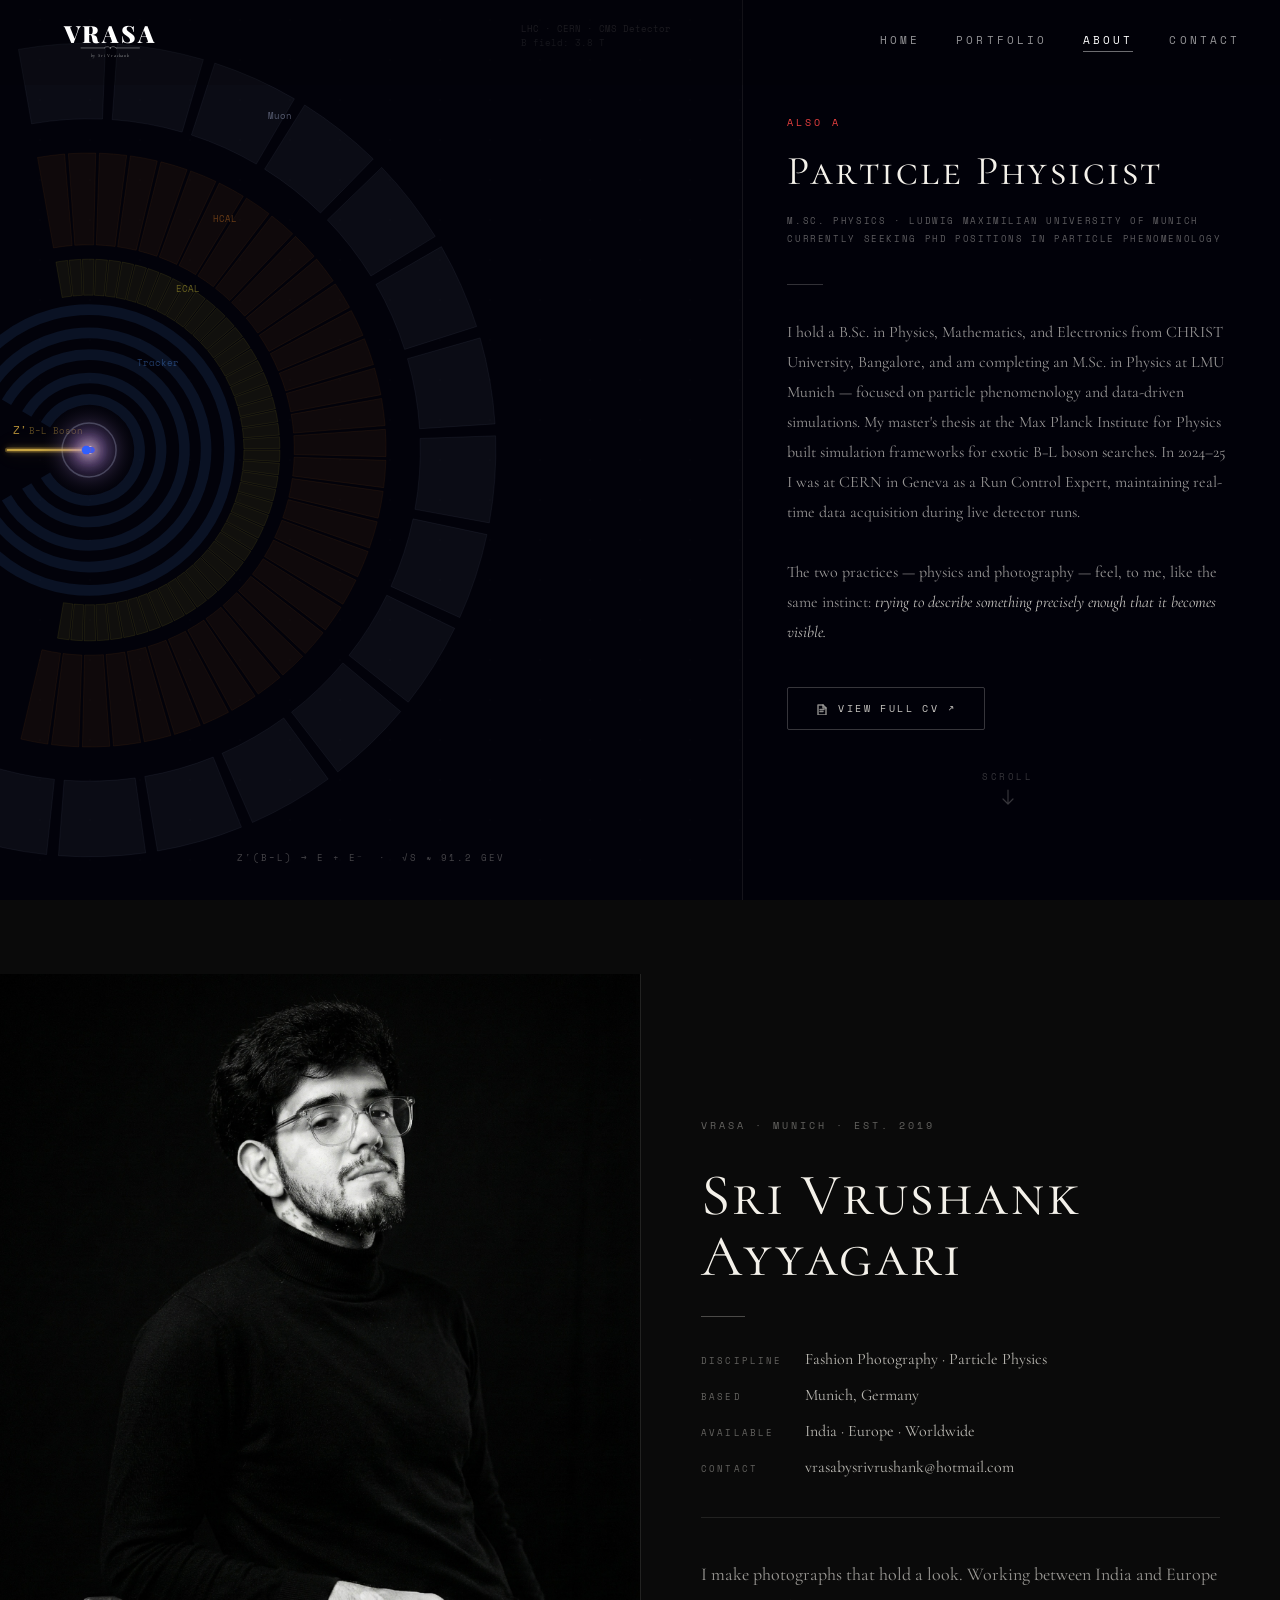
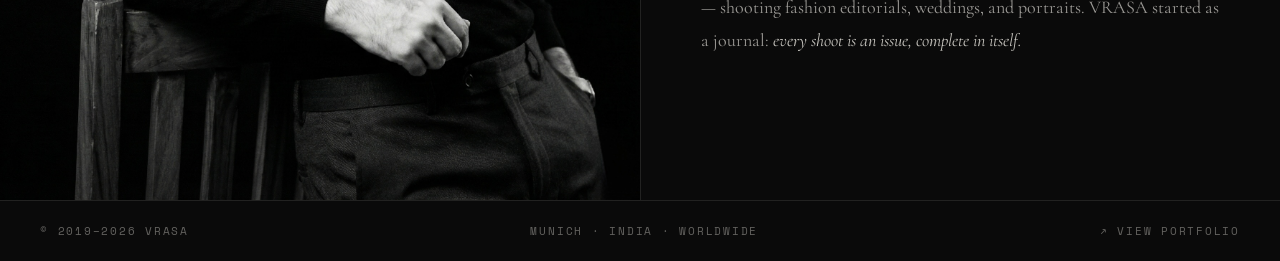
==== about.html @ 4a909add "Initial commit — VRASA portfolio" ====
<!DOCTYPE html>
<html lang="en">
<head>
  <meta charset="UTF-8" />
  <meta name="viewport" content="width=device-width, initial-scale=1.0" />
  <title>About — VRASA by Sri Vrushank</title>
  <meta name="description" content="Sri Vrushank — fashion photographer and particle physicist. Munich, Germany." />
  <link rel="preconnect" href="https://fonts.googleapis.com">
  <link rel="preconnect" href="https://fonts.gstatic.com" crossorigin>
  <link href="https://fonts.googleapis.com/css2?family=Cormorant+Garamond:ital,wght@0,300;0,400;0,500;1,300;1,400;1,500&family=Cormorant+SC:wght@300;400;500&family=Space+Mono:ital,wght@0,400;1,400&family=Playfair+Display:wght@700;900&display=swap" rel="stylesheet">
  <link rel="stylesheet" href="assets/css/vrasa.css">
  <style>
  *, *::before, *::after { box-sizing: border-box; margin: 0; padding: 0; }
  :root {
    --bg: #0A0A0A; --fg: #f4f1ea;
    --red: #e84040;
    --muted: rgba(244,241,234,.38);
    --border: rgba(244,241,234,.1);
    --mono: 'Space Mono', monospace;
    --serif: 'Cormorant Garamond', serif;
    --sc: 'Cormorant SC', serif;
  }
  html { scroll-behavior: smooth; }
  body { background: var(--bg); color: var(--fg); font-family: var(--serif); overflow-x: hidden; }
  a { color: inherit; text-decoration: none; }

  /* ══ SECTION 0: PARTICLE HERO ══ */
  .decay-hero {
    position: relative;
    width: 100%;
    height: 100vh;
    overflow: hidden;
    background: #02020a;
    display: flex;
  }
  /* Canvas occupies left ~58% */
  .decay-hero__canvas-wrap {
    position: relative;
    flex: 0 0 58%;
    height: 100%;
    overflow: hidden;
  }
  #decay-canvas {
    position: absolute;
    inset: 0;
    width: 100%;
    height: 100%;
    display: block;
  }
  .decay-hero__eq-badge {
    position: absolute;
    bottom: 36px;
    left: 50%;
    transform: translateX(-50%);
    font-family: var(--mono); font-size: 9px; letter-spacing: .22em; text-transform: uppercase;
    color: rgba(244,241,234,.28);
    white-space: nowrap;
    pointer-events: none;
  }
  /* Physics panel — right 42% */
  .decay-hero__panel {
    flex: 0 0 42%;
    height: 100%;
    display: flex;
    flex-direction: column;
    justify-content: center;
    padding: 80px 52px 60px 44px;
    border-left: 1px solid rgba(244,241,234,.08);
    background: rgba(2,2,10,.72);
    backdrop-filter: blur(12px);
    -webkit-backdrop-filter: blur(12px);
    overflow-y: auto;
  }
  .decay-hero__scroll {
    position: absolute;
    bottom: 36px;
    right: 52px;
    display: flex; flex-direction: column; align-items: center; gap: 6px;
    font-family: var(--mono); font-size: 9px; letter-spacing: .28em; text-transform: uppercase;
    color: rgba(244,241,234,.22);
  }
  .decay-hero__scroll svg { animation: bounce 1.8s ease-in-out infinite; }
  @keyframes bounce { 0%,100%{transform:translateY(0)} 50%{transform:translateY(5px)} }

  @media (max-width: 900px) {
    .decay-hero { flex-direction: column; height: auto; min-height: 100vh; }
    .decay-hero__canvas-wrap { flex: none; width: 100%; height: 56vw; min-height: 280px; }
    .decay-hero__panel { flex: none; width: 100%; height: auto; border-left: none; border-top: 1px solid rgba(244,241,234,.08); padding: 48px 28px 52px; }
    .decay-hero__scroll { display: none; }
  }

  /* ══ SECTION 1: PROFILE ══ */
  .about-profile {
    display: grid;
    grid-template-columns: 50% 50%;
    min-height: 100vh;
    padding-top: 74px;
  }
  .profile-photo {
    position: sticky;
    top: 74px;
    height: calc(100vh - 74px);
    overflow: hidden;
    background: #0d0d0d;
  }
  .profile-photo img {
    width: 100%; height: 100%;
    object-fit: cover;
    object-position: 50% 18%;
    display: block;
  }
  .profile-text {
    display: flex;
    flex-direction: column;
    justify-content: center;
    padding: 72px 60px;
    border-left: 1px solid var(--border);
  }
  .profile-eyebrow {
    font-family: var(--mono); font-size: 10px; letter-spacing: .3em; text-transform: uppercase;
    color: var(--muted); margin-bottom: 32px; display: block;
  }
  .profile-name {
    font-family: var(--sc); font-size: clamp(38px, 4.6vw, 64px);
    font-weight: 400; letter-spacing: .04em; line-height: 1.05;
    margin-bottom: 28px;
  }
  .profile-rule { width: 44px; height: 1px; background: rgba(244,241,234,.28); margin-bottom: 32px; }
  .profile-facts {
    display: flex; flex-direction: column; gap: 16px;
    margin-bottom: 40px; padding-bottom: 40px;
    border-bottom: 1px solid var(--border);
  }
  .fact { display: flex; align-items: baseline; gap: 18px; }
  .fact__label {
    font-family: var(--mono); font-size: 9px; letter-spacing: .24em; text-transform: uppercase;
    color: var(--muted); width: 86px; flex-shrink: 0;
  }
  .fact__value { font-family: var(--serif); font-size: 16px; color: rgba(244,241,234,.75); }
  .profile-bio {
    font-family: var(--serif); font-size: 18px; line-height: 1.82;
    color: rgba(244,241,234,.62);
  }
  .profile-bio em { font-style: italic; color: rgba(244,241,234,.8); }

  /* ══ PHYSICS PANEL (inside hero right half) ══ */
  .physics-eyebrow {
    font-family: var(--mono); font-size: 10px; letter-spacing: .3em; text-transform: uppercase;
    color: var(--red); margin-bottom: 16px; display: block;
  }
  .physics-title {
    font-family: var(--sc); font-size: clamp(28px, 3.2vw, 48px);
    font-weight: 400; letter-spacing: .06em;
    margin-bottom: 16px;
  }
  .physics-sub {
    font-family: var(--mono); font-size: 9px; letter-spacing: .18em; text-transform: uppercase;
    color: var(--muted); line-height: 2; margin-bottom: 36px;
  }
  .physics-rule { width: 36px; height: 1px; background: rgba(244,241,234,.2); margin-bottom: 32px; }
  .physics-bio {
    font-family: var(--serif); font-size: 16px; line-height: 1.88;
    color: rgba(244,241,234,.62);
    margin-bottom: 40px;
  }
  .physics-bio em { font-style: italic; color: rgba(244,241,234,.8); }
  .cv-btn {
    display: inline-flex; align-items: center; gap: 10px;
    font-family: var(--mono); font-size: 10px; letter-spacing: .24em; text-transform: uppercase;
    color: rgba(244,241,234,.82);
    padding: 13px 28px;
    border: 1px solid rgba(244,241,234,.22);
    border-radius: 2px; text-decoration: none;
    transition: color .22s, border-color .22s, background .22s;
    align-self: flex-start;
  }
  .cv-btn:hover { color: var(--fg); border-color: rgba(244,241,234,.5); background: rgba(244,241,234,.05); }
  .cv-btn svg { width: 12px; height: 12px; opacity: .68; flex-shrink: 0; }

  /* ── FOOTER ── */
  .footer {
    padding: 22px 40px; border-top: 1px solid var(--border);
    display: flex; justify-content: space-between;
    font-family: var(--mono); font-size: 11px; letter-spacing: .16em; text-transform: uppercase;
    color: var(--muted);
  }
  .footer a:hover { color: var(--fg); }

  /* ── RESPONSIVE ── */
  @media (max-width: 900px) {
    .about-profile { grid-template-columns: 1fr; }
    .profile-photo { position: relative; top: 0; height: 72vw; }
    .profile-text { padding: 48px 28px; border-left: none; border-top: 1px solid var(--border); }
    .footer { padding: 18px 24px; font-size: 10px; flex-wrap: wrap; gap: 12px; }
  }
  </style>
</head>
<body>

<nav class="site-nav" id="site-nav" role="navigation" aria-label="Main navigation">
  <a href="index.html" class="site-nav__logo" aria-label="VRASA — Home"><svg viewBox="0 0 520 148" xmlns="http://www.w3.org/2000/svg" aria-hidden="true" style="height:40px;width:auto;color:inherit;display:block;"><text x="260" y="78" text-anchor="middle" font-family="'Playfair Display','Cormorant SC',serif" font-weight="900" font-size="88" letter-spacing="10" fill="currentColor">VRASA</text><g transform="translate(260,96)" stroke-linecap="round" fill="none" stroke="currentColor" stroke-width="1.2"><line x1="-108" y1="0" x2="-22" y2="0"/><line x1="22" y1="0" x2="108" y2="0"/><path d="M -22 0 C -16 -6,-8 -6,-4 -3"/><path d="M 22 0 C 16 -6,8 -6,4 -3"/></g><circle cx="260" cy="96" r="2.2" fill="currentColor"/><text x="260" y="130" text-anchor="middle" font-family="'Cormorant Garamond','Cormorant',Georgia,serif" font-style="italic" font-weight="400" font-size="17" letter-spacing="3" fill="currentColor" opacity="0.72">by Sri Vrashank</text></svg></a>
  <div class="site-nav__links">
    <a href="index.html">Home</a>
    <a href="archive.html">Portfolio</a>
    <a href="about.html" class="is-active">About</a>
    <a href="contact.html">Contact</a>
  </div>
</nav>
<div class="page-veil" id="page-veil" aria-hidden="true"></div>

<!-- ══ SECTION 0: PARTICLE HERO ══ -->
<section class="decay-hero" aria-label="Particle decay animation">

  <!-- Left: canvas -->
  <div class="decay-hero__canvas-wrap">
    <canvas id="decay-canvas" aria-hidden="true"></canvas>
    <p class="decay-hero__eq-badge">Z&prime;(B&minus;L) &rarr; e&thinsp;&thinsp;+&thinsp;&thinsp;e&#8315; &ensp;&middot;&ensp; &radic;s &asymp; 91.2 GeV</p>
  </div>

  <!-- Right: physics panel -->
  <div class="decay-hero__panel">
    <span class="physics-eyebrow">Also a</span>
    <h2 class="physics-title">Particle Physicist</h2>
    <p class="physics-sub">
      M.Sc. Physics · Ludwig Maximilian University of Munich<br>
      Currently seeking PhD positions in particle phenomenology
    </p>
    <div class="physics-rule"></div>
    <div class="physics-bio">
      <p>
        I hold a B.Sc. in Physics, Mathematics, and Electronics from CHRIST University,
        Bangalore, and am completing an M.Sc. in Physics at LMU Munich — focused on
        particle phenomenology and data-driven simulations. My master's thesis at the
        Max Planck Institute for Physics built simulation frameworks for exotic B&minus;L boson
        searches. In 2024&ndash;25 I was at CERN in Geneva as a Run Control Expert, maintaining
        real-time data acquisition during live detector runs.
        <br><br>
        The two practices — physics and photography — feel, to me, like the same instinct:
        <em>trying to describe something precisely enough that it becomes visible.</em>
      </p>
    </div>
    <a class="cv-btn" href="CV_Sri_Vrushank_PhD.pdf" target="_blank" rel="noopener">
      <svg viewBox="0 0 12 12" fill="none" stroke="currentColor" stroke-width="1.5" xmlns="http://www.w3.org/2000/svg">
        <path d="M2 2h5l3 3v7H2V2z" stroke-linecap="round" stroke-linejoin="round"/>
        <path d="M7 2v3h3" stroke-linecap="round" stroke-linejoin="round"/>
        <path d="M4 6.5h4M4 8.5h3" stroke-linecap="round"/>
      </svg>
      View Full CV ↗
    </a>

    <!-- Scroll hint -->
    <div class="decay-hero__scroll" style="position:relative;bottom:auto;right:auto;margin-top:40px;align-self:center;">
      <span>Scroll</span>
      <svg width="12" height="16" viewBox="0 0 12 16" fill="none" stroke="currentColor" stroke-width="1.2" xmlns="http://www.w3.org/2000/svg"><path d="M6 1v13M1 10l5 5 5-5" stroke-linecap="round" stroke-linejoin="round"/></svg>
    </div>
  </div>

</section>

<!-- ══ SECTION 1: PROFILE ══ -->
<section class="about-profile">
  <div class="profile-photo">
    <img src="me_about.jpg" alt="Sri Vrushank Ayyagari">
  </div>
  <div class="profile-text">
    <span class="profile-eyebrow">VRASA · Munich · Est. 2019</span>
    <h1 class="profile-name">Sri Vrushank<br>Ayyagari</h1>
    <div class="profile-rule"></div>
    <div class="profile-facts">
      <div class="fact">
        <span class="fact__label">Discipline</span>
        <span class="fact__value">Fashion Photography · Particle Physics</span>
      </div>
      <div class="fact">
        <span class="fact__label">Based</span>
        <span class="fact__value">Munich, Germany</span>
      </div>
      <div class="fact">
        <span class="fact__label">Available</span>
        <span class="fact__value">India · Europe · Worldwide</span>
      </div>
      <div class="fact">
        <span class="fact__label">Contact</span>
        <span class="fact__value">vrasabysrivrushank@hotmail.com</span>
      </div>
    </div>
    <p class="profile-bio">
      I make photographs that hold a look. Working between India and Europe —
      shooting fashion editorials, weddings, and portraits. VRASA started as a journal:
      <em>every shoot is an issue, complete in itself.</em>
    </p>
  </div>
</section>


<footer class="footer">
  <span>© 2019–2026 VRASA</span>
  <span>Munich · India · Worldwide</span>
  <a href="archive.html">↗ View Portfolio</a>
</footer>

<!-- ══ PARTICLE DECAY / LHC DETECTOR ANIMATION ══ -->
<script>
(function () {
'use strict';

const canvas = document.getElementById('decay-canvas');
const ctx    = canvas.getContext('2d');
let dpr = window.devicePixelRatio || 1;
let W, H, vx, vy, R; // R = bending radius

/* ── Detector layer definitions (radii as fractions of H) ── */
const PIPE_R  = 0.030;
const DEG = Math.PI / 180;

const TRACKER_RINGS = [
  { r_in: 0.042, r_out: 0.056 },
  { r_in: 0.066, r_out: 0.080 },
  { r_in: 0.092, r_out: 0.106 },
  { r_in: 0.116, r_out: 0.130 },
  { r_in: 0.142, r_out: 0.156 },
];

const CELL_LAYERS = [
  {
    name: 'ECAL', r_in: 0.172, r_out: 0.212, dphiDeg: 4,
    bgColor: 'rgba(210,195,55,.07)', strokeColor: 'rgba(210,195,55,.16)',
    hitPos: '#ff4820', hitNeg: '#2050ff', labelColor: '#c8b838'
  },
  {
    name: 'HCAL', r_in: 0.228, r_out: 0.330, dphiDeg: 6,
    bgColor: 'rgba(210,120,35,.06)', strokeColor: 'rgba(210,120,35,.13)',
    hitPos: '#ff6820', hitNeg: '#2060f0', labelColor: '#c87830'
  },
  {
    name: 'Muon', r_in: 0.368, r_out: 0.452, dphiDeg: 14,
    bgColor: 'rgba(180,190,225,.05)', strokeColor: 'rgba(180,190,225,.11)',
    hitPos: '#ffaa80', hitNeg: '#80aaff', labelColor: '#a0b0d0'
  },
];

/* ── Hit state (persistent across frames) ── */
let hitState = { pos: {}, neg: {} }; // key = layerIndex, value = phi_hit (radians, angle from +x)
let animPhase = 0; // 0=pre-boot 1=incoming 2=flash 3=decay 4=hold
let animStart = null;
const LOOP = 11.0; // total loop duration in seconds
// Timing (seconds within each loop)
const T_IN_START  = 0.0;
const T_IN_END    = 1.5;
const T_FLASH_MID = 1.7;
const T_DECAY_END = 4.5;
const T_HOLD_END  = LOOP;

/* ── Resize ── */
function resize() {
  const rect = canvas.getBoundingClientRect();
  W = rect.width;  H = rect.height;
  canvas.width  = Math.round(W * dpr);
  canvas.height = Math.round(H * dpr);
  ctx.setTransform(dpr, 0, 0, dpr, 0, 0);
  vx = W * 0.12;        // vertex x — near left edge of canvas
  vy = H * 0.50;        // vertex y — vertical center
  R  = H * 1.35;        // bending radius
}
window.addEventListener('resize', () => { resize(); });
// Defer first resize until canvas has layout dimensions
requestAnimationFrame(resize);

/* ── Helpers ── */
function ease(t) { return t < 0.5 ? 2*t*t : -1+(4-2*t)*t; }
function clamp(v, lo, hi) { return v < lo ? lo : v > hi ? hi : v; }

// Distance from vertex along the curved track (θ parameter)
// d = 2R * sin(θ/2)  →  θ = 2*arcsin(d/(2R))
function thetaForRadius(r) { return 2 * Math.asin(clamp(r / (2*R), 0, 1)); }

// Hit angle from vertex at detector radius r (signed: positive = e⁻/down, negative = e⁺/up)
// x_hit = vx + r*sqrt(1-(r/(2R))²)
// y_offset = ±r²/(2R)  [+ for e⁻, - for e⁺]
function hitAngle(r, sign) {
  const yOff = sign * (r*r) / (2*R);
  const xOff = r * Math.sqrt(Math.max(0, 1 - Math.pow(r/(2*R), 2)));
  return Math.atan2(yOff, xOff);
}

// Track position at θ (screen coords: y positive downward)
// e⁺ curves UP (y decreases), center at (vx, vy - R)
// e⁻ curves DOWN (y increases), center at (vx, vy + R)
function trackPos(theta, sign) {
  // sign: -1 for e⁺ (up), +1 for e⁻ (down)
  const cx = vx, cy = vy + sign * R;
  const startAngle = (sign < 0) ? Math.PI/2 : -Math.PI/2;
  const angle = startAngle - sign * theta;
  return { x: cx + R * Math.cos(angle), y: cy + R * Math.sin(angle) };
}

/* ── Draw detector cell (arc band) ── */
function drawCell(r_in, r_out, phi1, phi2, fill, stroke) {
  ctx.beginPath();
  ctx.arc(vx, vy, r_out, phi1, phi2, false);
  ctx.arc(vx, vy, r_in,  phi2, phi1, true);
  ctx.closePath();
  if (fill)   { ctx.fillStyle   = fill;   ctx.fill();   }
  if (stroke) { ctx.strokeStyle = stroke; ctx.lineWidth = 0.6; ctx.stroke(); }
}

/* ── Draw full detector background ── */
function drawDetector() {
  // Grid of faint dots
  ctx.fillStyle = 'rgba(244,241,234,0.03)';
  for (let gx = 40; gx < W; gx += 50)
    for (let gy = 20; gy < H; gy += 40) {
      ctx.beginPath(); ctx.arc(gx, gy, 0.8, 0, Math.PI*2); ctx.fill();
    }

  // Beam pipe
  ctx.beginPath();
  ctx.arc(vx, vy, H * PIPE_R, -Math.PI, Math.PI);
  ctx.strokeStyle = 'rgba(200,220,240,0.28)';
  ctx.lineWidth   = 1.5;
  ctx.stroke();

  // Tracker rings
  TRACKER_RINGS.forEach(({ r_in, r_out }) => {
    // Draw the ring arc (only right half ±150° for visual)
    const a0 = -150*DEG, a1 = 150*DEG;
    ctx.beginPath();
    ctx.arc(vx, vy, H * r_out, a0, a1);
    ctx.strokeStyle = 'rgba(70,130,220,0.12)';
    ctx.lineWidth   = H * (r_out - r_in) * 0.85;
    ctx.stroke();
  });

  // Segmented ECAL / HCAL / Muon cells
  const PHI_MAX = 100 * DEG; // draw cells over ±100°
  CELL_LAYERS.forEach((layer) => {
    const r_in  = H * layer.r_in;
    const r_out = H * layer.r_out;
    const dphi  = layer.dphiDeg * DEG;
    for (let phi = -PHI_MAX; phi < PHI_MAX; phi += dphi) {
      drawCell(r_in, r_out, phi, phi + dphi * 0.88, layer.bgColor, layer.strokeColor);
    }
  });
}

/* ── Draw hit cells for a given layer and angle ── */
function drawHitCell(layerIdx, phiHit, isPos, alpha) {
  const layer  = CELL_LAYERS[layerIdx];
  const r_in   = H * layer.r_in;
  const r_out  = H * layer.r_out;
  const dphi   = layer.dphiDeg * DEG;
  const cellI  = Math.floor(phiHit / dphi);
  const phi0   = cellI * dphi;
  const col    = isPos ? layer.hitPos : layer.hitNeg;

  // Glow effect: draw multiple times
  ctx.save();
  ctx.globalAlpha = alpha;
  // Outer glow
  ctx.shadowColor = col;
  ctx.shadowBlur  = 16;
  drawCell(r_in, r_out, phi0, phi0 + dphi * 0.88, col, null);
  ctx.shadowBlur  = 0;
  ctx.restore();
}

/* ── Draw curved track arc ── */
function drawTrack(thetaMax, sign, color, alpha, blur) {
  if (thetaMax <= 0) return;
  const cly   = vy + sign * R;
  const start = (sign < 0) ?  Math.PI/2         : -Math.PI/2;
  const end   = (sign < 0) ?  Math.PI/2 - thetaMax : -Math.PI/2 + thetaMax;
  const acw   = (sign < 0); // anticlockwise for e⁺ (going up)

  ctx.save();
  ctx.globalAlpha  = alpha;
  ctx.shadowColor  = color;
  ctx.shadowBlur   = blur * 2;
  ctx.strokeStyle  = color.replace(/[\d.]+\)$/, '0.25)');
  ctx.lineWidth    = 6;
  ctx.lineCap      = 'round';
  ctx.beginPath();
  ctx.arc(vx, cly, R, start, end, acw);
  ctx.stroke();
  ctx.shadowBlur   = blur;
  ctx.strokeStyle  = color;
  ctx.lineWidth    = 1.8;
  ctx.beginPath();
  ctx.arc(vx, cly, R, start, end, acw);
  ctx.stroke();
  ctx.restore();
}

/* ── Glow dot ── */
function glowDot(x, y, r, col, blur, alpha) {
  ctx.save();
  ctx.globalAlpha  = alpha;
  ctx.shadowColor  = col; ctx.shadowBlur = blur;
  ctx.fillStyle    = col;
  ctx.beginPath(); ctx.arc(x, y, r, 0, Math.PI*2); ctx.fill();
  ctx.restore();
}

/* ── Glow line ── */
function glowLine(x1,y1,x2,y2,col,lw,blur,alpha) {
  ctx.save();
  ctx.globalAlpha  = alpha;
  ctx.shadowColor  = col; ctx.shadowBlur = blur;
  ctx.strokeStyle  = col; ctx.lineWidth  = lw; ctx.lineCap = 'round';
  ctx.beginPath(); ctx.moveTo(x1,y1); ctx.lineTo(x2,y2); ctx.stroke();
  ctx.restore();
}

/* ── Mono label ── */
function monoLabel(text, x, y, col, alpha, size) {
  size = size || 11;
  ctx.save();
  ctx.globalAlpha = alpha;
  ctx.fillStyle   = col;
  ctx.font        = size + 'px "Space Mono",monospace';
  ctx.fillText(text, x, y);
  ctx.restore();
}

/* ── LHC detector outer labels ── */
function drawLabels() {
  const labels = [
    { name: 'Tracker', r: H * 0.100, color: 'rgba(70,130,220,0.45)' },
    { name: 'ECAL',    r: H * 0.192, color: 'rgba(210,195,55,0.45)' },
    { name: 'HCAL',    r: H * 0.280, color: 'rgba(210,120,35,0.45)' },
    { name: 'Muon',    r: H * 0.410, color: 'rgba(180,190,225,0.45)' },
  ];
  const labelAngle = -62 * DEG; // upper-right direction
  labels.forEach(({ name, r, color }) => {
    const lx = vx + r * Math.cos(labelAngle) + 6;
    const ly = vy + r * Math.sin(labelAngle) - 5;
    if (lx > 10 && ly > 10 && lx < W - 10 && ly < H - 10) {
      ctx.save();
      ctx.fillStyle = color;
      ctx.font = '9px "Space Mono",monospace';
      ctx.fillText(name, lx, ly);
      ctx.restore();
    }
  });

  // CERN / LHC annotation (top-left)
  monoLabel('LHC · CERN · CMS Detector', vx + H*0.48, 32, 'rgba(244,241,234,0.13)', 1, 9);
  monoLabel('B field: 3.8 T', vx + H*0.48, 46, 'rgba(244,241,234,0.10)', 1, 9);
}

/* ── Main draw frame ── */
function draw(t) {
  // loop progress
  const lt = t % LOOP;

  // Reset hits on loop restart
  if (lt < 0.05 && t > 0.1) {
    hitState = { pos: {}, neg: {} };
  }

  ctx.clearRect(0, 0, W, H);

  // Background
  ctx.fillStyle = '#02020a';
  ctx.fillRect(0, 0, W, H);

  // Detector static structure
  drawDetector();
  drawLabels();

  /* ── Incoming Z' beam (0 → T_IN_END, persistent after) ── */
  const inP   = clamp((lt - T_IN_START) / (T_IN_END - T_IN_START), 0, 1);
  const beamX = vx * 0.15 + (vx - vx * 0.15) * ease(inP);
  const beamAlpha = lt < T_IN_END ? ease(inP) : 1.0;

  if (lt > T_IN_START) {
    // Track line
    glowLine(W * 0.01, vy, lt < T_IN_END ? beamX : vx, vy, 'rgba(212,168,64,0.40)', 5, 20, beamAlpha * 0.85);
    glowLine(W * 0.01, vy, lt < T_IN_END ? beamX : vx, vy, 'rgba(240,200,80,0.95)', 1.6, 6, beamAlpha);
    // Moving head
    if (lt < T_IN_END) {
      glowDot(beamX, vy, 5, '#f5d060', 24, beamAlpha);
    }
    // Label
    const lAlpha = clamp((lt - 0.3) / 0.5, 0, 1) * beamAlpha;
    monoLabel("Z′", W * 0.01 + 6, vy - 16, '#d4a840', lAlpha * 0.88, 11);
    monoLabel("B−L Boson", W * 0.01 + 22, vy - 16, 'rgba(212,168,64,.55)', lAlpha * 0.75, 9);
  }

  /* ── Vertex flash ── */
  if (lt > T_IN_END - 0.2 && lt < T_IN_END + 0.7) {
    const ft  = (lt - (T_IN_END - 0.2)) / 0.9;
    const fa  = ft < 0.4 ? ft / 0.4 : 1 - (ft - 0.4) / 0.6;
    ctx.save();
    ctx.globalAlpha = fa * 0.72;
    const grad = ctx.createRadialGradient(vx,vy,0, vx,vy,50*Math.min(ft*2,1));
    grad.addColorStop(0, 'rgba(255,255,255,1)');
    grad.addColorStop(0.3,'rgba(200,160,255,0.55)');
    grad.addColorStop(1, 'rgba(0,0,0,0)');
    ctx.fillStyle = grad;
    ctx.beginPath(); ctx.arc(vx,vy,50,0,Math.PI*2); ctx.fill();
    ctx.restore();
  }

  /* ── Vertex dot (permanent once decay starts) ── */
  if (lt > T_IN_END) {
    const va = clamp((lt - T_IN_END) / 0.3, 0, 1);
    glowDot(vx, vy, 4, '#ffffff', 14, va);
  }

  /* ── Decay tracks ── */
  if (lt > T_IN_END + 0.1) {
    const decayP  = clamp((lt - (T_IN_END + 0.1)) / (T_DECAY_END - T_IN_END - 0.1), 0, 1);
    // θ at current track extension
    const maxR    = H * CELL_LAYERS[2].r_out * 1.05; // just past muon
    const maxTheta = thetaForRadius(maxR);
    const theta   = maxTheta * ease(decayP);

    // Draw e⁺ (up, red, sign = -1)
    drawTrack(theta, -1, '#ff5030', 1.0, 10);
    // Draw e⁻ (down, blue, sign = +1)
    drawTrack(theta, +1, '#3060ff', 1.0, 10);

    // Track head dots
    if (decayP < 0.98) {
      const posEnd = trackPos(theta, -1);
      const negEnd = trackPos(theta, +1);
      glowDot(posEnd.x, posEnd.y, 4.5, '#ff5030', 18, 1.0);
      glowDot(negEnd.x, negEnd.y, 4.5, '#3060ff', 18, 1.0);
    }

    // Particle labels (near tips, appear after 40% travel)
    if (decayP > 0.4) {
      const la = clamp((decayP - 0.4) / 0.25, 0, 1);
      const pe = trackPos(theta * 0.82, -1);
      const ne = trackPos(theta * 0.82, +1);
      monoLabel('e⁺', pe.x + 8, pe.y - 8, '#ff7050', la * 0.92, 11);
      monoLabel('e⁻', ne.x + 8, ne.y + 18, '#5080ff', la * 0.92, 11);
    }

    // Check detector layer hits
    CELL_LAYERS.forEach((layer, i) => {
      const layerR     = H * (layer.r_in + layer.r_out) / 2;
      const thetaHit   = thetaForRadius(layerR);
      if (theta >= thetaHit) {
        // Compute hit angle
        if (hitState.pos[i] === undefined) {
          hitState.pos[i] = hitAngle(layerR, -1); // e⁺ (sign=-1 → y goes up → negative phi)
        }
        if (hitState.neg[i] === undefined) {
          hitState.neg[i] = hitAngle(layerR, +1); // e⁻ (sign=+1 → y goes down → positive phi)
        }
      }
    });
  }

  /* ── Persistent hit cells (remain lit forever once triggered) ── */
  CELL_LAYERS.forEach((layer, i) => {
    const r_in  = H * layer.r_in;
    const r_out = H * layer.r_out;
    const dphi  = layer.dphiDeg * DEG;

    if (hitState.pos[i] !== undefined) {
      // Also draw a couple of adjacent cells with diminishing alpha (shower spread)
      [-1, 0, 1].forEach(dCell => {
        const phi0 = Math.floor(hitState.pos[i] / dphi) * dphi + dCell * dphi;
        const alpha = dCell === 0 ? 1.0 : 0.35;
        ctx.save(); ctx.globalAlpha = alpha;
        ctx.shadowColor = layer.hitPos; ctx.shadowBlur = 18;
        drawCell(r_in, r_out, phi0, phi0 + dphi*0.88, layer.hitPos, null);
        ctx.restore();
      });
    }
    if (hitState.neg[i] !== undefined) {
      [-1, 0, 1].forEach(dCell => {
        const phi0 = Math.floor(hitState.neg[i] / dphi) * dphi + dCell * dphi;
        const alpha = dCell === 0 ? 1.0 : 0.35;
        ctx.save(); ctx.globalAlpha = alpha;
        ctx.shadowColor = layer.hitNeg; ctx.shadowBlur = 18;
        drawCell(r_in, r_out, phi0, phi0 + dphi*0.88, layer.hitNeg, null);
        ctx.restore();
      });
    }
  });

  /* ── Hold phase: slow pulse on tracks ── */
  if (lt > T_DECAY_END) {
    const holdT  = lt - T_DECAY_END;
    const pulse  = 0.85 + 0.15 * Math.sin(holdT * 1.4);
    const maxR   = H * CELL_LAYERS[2].r_out * 1.05;
    const maxTheta = thetaForRadius(maxR);
    drawTrack(maxTheta, -1, '#ff5030', pulse, 8);
    drawTrack(maxTheta, +1, '#3060ff', pulse, 8);
    // Track tip labels persist
    const pe = trackPos(maxTheta * 0.82, -1);
    const ne = trackPos(maxTheta * 0.82, +1);
    monoLabel('e⁺', pe.x + 8, pe.y - 8, '#ff7050', 0.88, 11);
    monoLabel('e⁻', ne.x + 8, ne.y + 18, '#5080ff', 0.88, 11);
  }

  /* ── Fade out at loop end ── */
  if (lt > LOOP - 1.2) {
    const fadeAlpha = clamp((lt - (LOOP - 1.2)) / 1.2, 0, 1);
    ctx.fillStyle = `rgba(2,2,10,${ease(fadeAlpha)})`;
    ctx.fillRect(0, 0, W, H);
  }
}

/* ── Animation loop ── */
function tick(ts) {
  if (!animStart) animStart = ts;
  draw((ts - animStart) / 1000);
  requestAnimationFrame(tick);
}
requestAnimationFrame(tick);

})();
</script>

<!-- Nav scroll + page transitions -->
<script>
!function(){
  var n=document.getElementById('site-nav'); if(!n) return;
  function u(){ n.classList.toggle('is-scrolled',window.scrollY>50); }
  window.addEventListener('scroll',u,{passive:true}); u();
}();
!function(){
  var v=document.getElementById('page-veil'); if(!v) return;
  v.style.opacity='1'; v.style.transition='none';
  requestAnimationFrame(function(){
    requestAnimationFrame(function(){
      v.style.transition='opacity .52s cubic-bezier(.4,0,.2,1)';
      v.style.opacity='0';
    });
  });
  document.querySelectorAll('a[href]').forEach(function(a){
    var h=a.getAttribute('href');
    if(!h||/^(#|https?:|mailto:|tel:|javascript)/.test(h)) return;
    a.addEventListener('click',function(e){
      if(e.metaKey||e.ctrlKey||e.shiftKey) return;
      e.preventDefault();
      v.style.transition='opacity .38s cubic-bezier(.4,0,.2,1)';
      v.style.opacity='1'; v.style.pointerEvents='all';
      setTimeout(function(){ window.location.href=h; },400);
    });
  });
}();
</script>
</body>
</html>
---- assets/css/vrasa.css ----
/* ============================================================
   VRASA — A Journal of Fashion & Portraiture
   Shared stylesheet · vrasa.css
   ============================================================ */

/* === FONTS === */
@import url('https://fonts.googleapis.com/css2?family=Cormorant+Garamond:ital,wght@0,300;0,400;0,500;0,600;1,300;1,400;1,500;1,600&family=Cormorant+SC:wght@300;400;500&family=Space+Mono:ital,wght@0,400;0,700;1,400&display=swap');

/* === TOKENS === */
:root {
  --cream:        #EDE8DF;
  --cream-dark:   #E3DDD3;
  --cream-border: rgba(0,0,0,0.1);
  --black:        #0A0A0A;
  --off-black:    #111111;
  --white:        #FFFFFF;
  --red:          #C8313A;
  --muted:        rgba(0,0,0,0.4);
  --muted-light:  rgba(255,255,255,0.4);

  --serif:  'Cormorant Garamond', Georgia, serif;
  --sc:     'Cormorant SC', Georgia, serif;
  --mono:   'Space Mono', 'Courier New', monospace;

  --nav-h:  48px;
}

/* === RESET === */
*, *::before, *::after { margin: 0; padding: 0; box-sizing: border-box; }
html { scroll-behavior: smooth; font-size: 16px; }
body { font-family: var(--serif); background: var(--cream); color: var(--black); overflow-x: hidden; -webkit-font-smoothing: antialiased; }
a { color: inherit; text-decoration: none; }
img { display: block; max-width: 100%; }
ul { list-style: none; }

/* === UTILITY === */
.u-mono     { font-family: var(--mono); }
.u-sc       { font-family: var(--sc); }
.u-upper    { text-transform: uppercase; letter-spacing: 0.15em; }
.u-italic   { font-style: italic; }
.u-muted    { color: var(--muted); }
.u-sr-only  { position: absolute; width: 1px; height: 1px; overflow: hidden; clip: rect(0,0,0,0); }

/* === ORNAMENT (VRASA logo divider) === */
.ornament {
  display: flex;
  align-items: center;
  gap: 10px;
  margin: 6px 0 4px;
}
.ornament::before,
.ornament::after {
  content: '';
  flex: 1;
  height: 1px;
  background: currentColor;
  opacity: 0.22;
  min-width: 30px;
}
.ornament span {
  font-size: 9px;
  opacity: 0.4;
  letter-spacing: 0;
}

/* === TICKER / MARQUEE === */
.ticker {
  overflow: hidden;
  white-space: nowrap;
}
.ticker__track {
  display: inline-flex;
  animation: ticker-scroll 30s linear infinite;
}
.ticker__track:hover { animation-play-state: paused; }
.ticker__segment {
  display: inline-flex;
  align-items: center;
  padding: 0 0;
  flex-shrink: 0;
}

@keyframes ticker-scroll {
  from { transform: translateX(0); }
  to   { transform: translateX(-50%); }
}

/* === GLOBAL NAV (fixed, appears after hero) === */
.g-nav {
  position: fixed;
  top: 0; left: 0; right: 0;
  z-index: 200;
  display: flex;
  justify-content: space-between;
  align-items: center;
  height: var(--nav-h);
  padding: 0 28px;
  font-family: var(--mono);
  font-size: 8px;
  letter-spacing: 0.14em;
  text-transform: uppercase;
  background: var(--cream);
  border-bottom: 1px solid var(--cream-border);
  opacity: 0;
  transform: translateY(-100%);
  transition: opacity 0.35s ease, transform 0.35s ease;
  pointer-events: none;
}
.g-nav.is-visible {
  opacity: 1;
  transform: translateY(0);
  pointer-events: auto;
}
.g-nav__brand {
  font-family: var(--sc);
  font-size: 13px;
  letter-spacing: 0.08em;
  white-space: nowrap;
}
.g-nav__brand span {
  font-family: var(--mono);
  font-size: 7.5px;
  letter-spacing: 0.12em;
  color: var(--muted);
  margin-left: 8px;
  vertical-align: middle;
}
.g-nav__links {
  display: flex;
  align-items: center;
  gap: 24px;
}
.g-nav__links a {
  transition: opacity 0.2s;
}
.g-nav__links a:hover { opacity: 0.45; }
.g-nav__links .sep {
  width: 3px; height: 3px;
  background: var(--muted);
  border-radius: 50%;
}
.g-nav__date {
  color: var(--muted);
  white-space: nowrap;
}

/* === DARK NAV (for dark pages) === */
.g-nav--dark {
  background: var(--black);
  border-bottom-color: rgba(255,255,255,0.08);
  color: rgba(255,255,255,0.7);
}
.g-nav--dark.is-visible { opacity: 1; }

/* === PAGE TRANSITIONS === */
.page-enter {
  animation: fadeIn 0.5s ease forwards;
}
@keyframes fadeIn {
  from { opacity: 0; transform: translateY(8px); }
  to   { opacity: 1; transform: translateY(0); }
}

/* === RESPONSIVE BREAKPOINTS === */
@media (max-width: 900px) {
  .g-nav__links { gap: 16px; }
}
@media (max-width: 680px) {
  .g-nav { padding: 0 16px; }
  .g-nav__date { display: none; }
  .g-nav__links { gap: 12px; }
  .g-nav__links .sep { display: none; }
}

/* ═══════════════════════════════════════════════════════
   UNIFIED SITE NAV  (replaces g-nav / .nav / arch-header__nav)
═══════════════════════════════════════════════════════ */
.site-nav {
  position: fixed;
  top: 0; left: 0; right: 0;
  z-index: 1000;
  display: flex;
  justify-content: space-between;
  align-items: center;
  padding: 22px 40px;
  background: rgba(10,10,10,.18);
  border-bottom: 1px solid transparent;
  transition: background .38s ease,
              border-color .38s ease,
              padding .38s ease,
              backdrop-filter .38s ease;
}
.site-nav.is-scrolled {
  padding: 14px 40px;
  background: rgba(10,10,10,.88);
  border-bottom-color: rgba(244,241,234,.07);
  backdrop-filter: blur(14px);
  -webkit-backdrop-filter: blur(14px);
}
.site-nav__logo {
  display: flex;
  align-items: center;
  text-decoration: none;
  color: #fff;
  flex-shrink: 0;
}
.site-nav__logo svg {
  height: 30px; width: auto;
  display: block; color: inherit;
  transition: opacity .2s;
}
.site-nav__logo:hover svg { opacity: .75; }
.site-nav__links {
  display: flex;
  gap: 36px;
  font-family: var(--mono);
  font-size: 11px;
  letter-spacing: .28em;
  text-transform: uppercase;
}
.site-nav__links a {
  color: rgba(255,255,255,.58);
  text-decoration: none;
  padding-bottom: 3px;
  border-bottom: 1px solid transparent;
  transition: color .22s, border-color .22s;
}
.site-nav__links a:hover { color: rgba(255,255,255,.9); }
.site-nav__links a.is-active {
  color: #fff;
  border-bottom-color: rgba(255,255,255,.42);
}
@media (max-width:600px) {
  .site-nav { padding: 16px 20px; }
  .site-nav.is-scrolled { padding: 12px 20px; }
  .site-nav__links { gap: 18px; font-size: 10px; letter-spacing: .18em; }
}

/* ═══════════════════════════════════════════════════════
   PAGE TRANSITION VEIL
═══════════════════════════════════════════════════════ */
.page-veil {
  position: fixed;
  inset: 0;
  background: #0A0A0A;
  z-index: 9000;
  opacity: 0;
  pointer-events: none;
  /* JS sets inline transition so it starts instant on arrival */
}
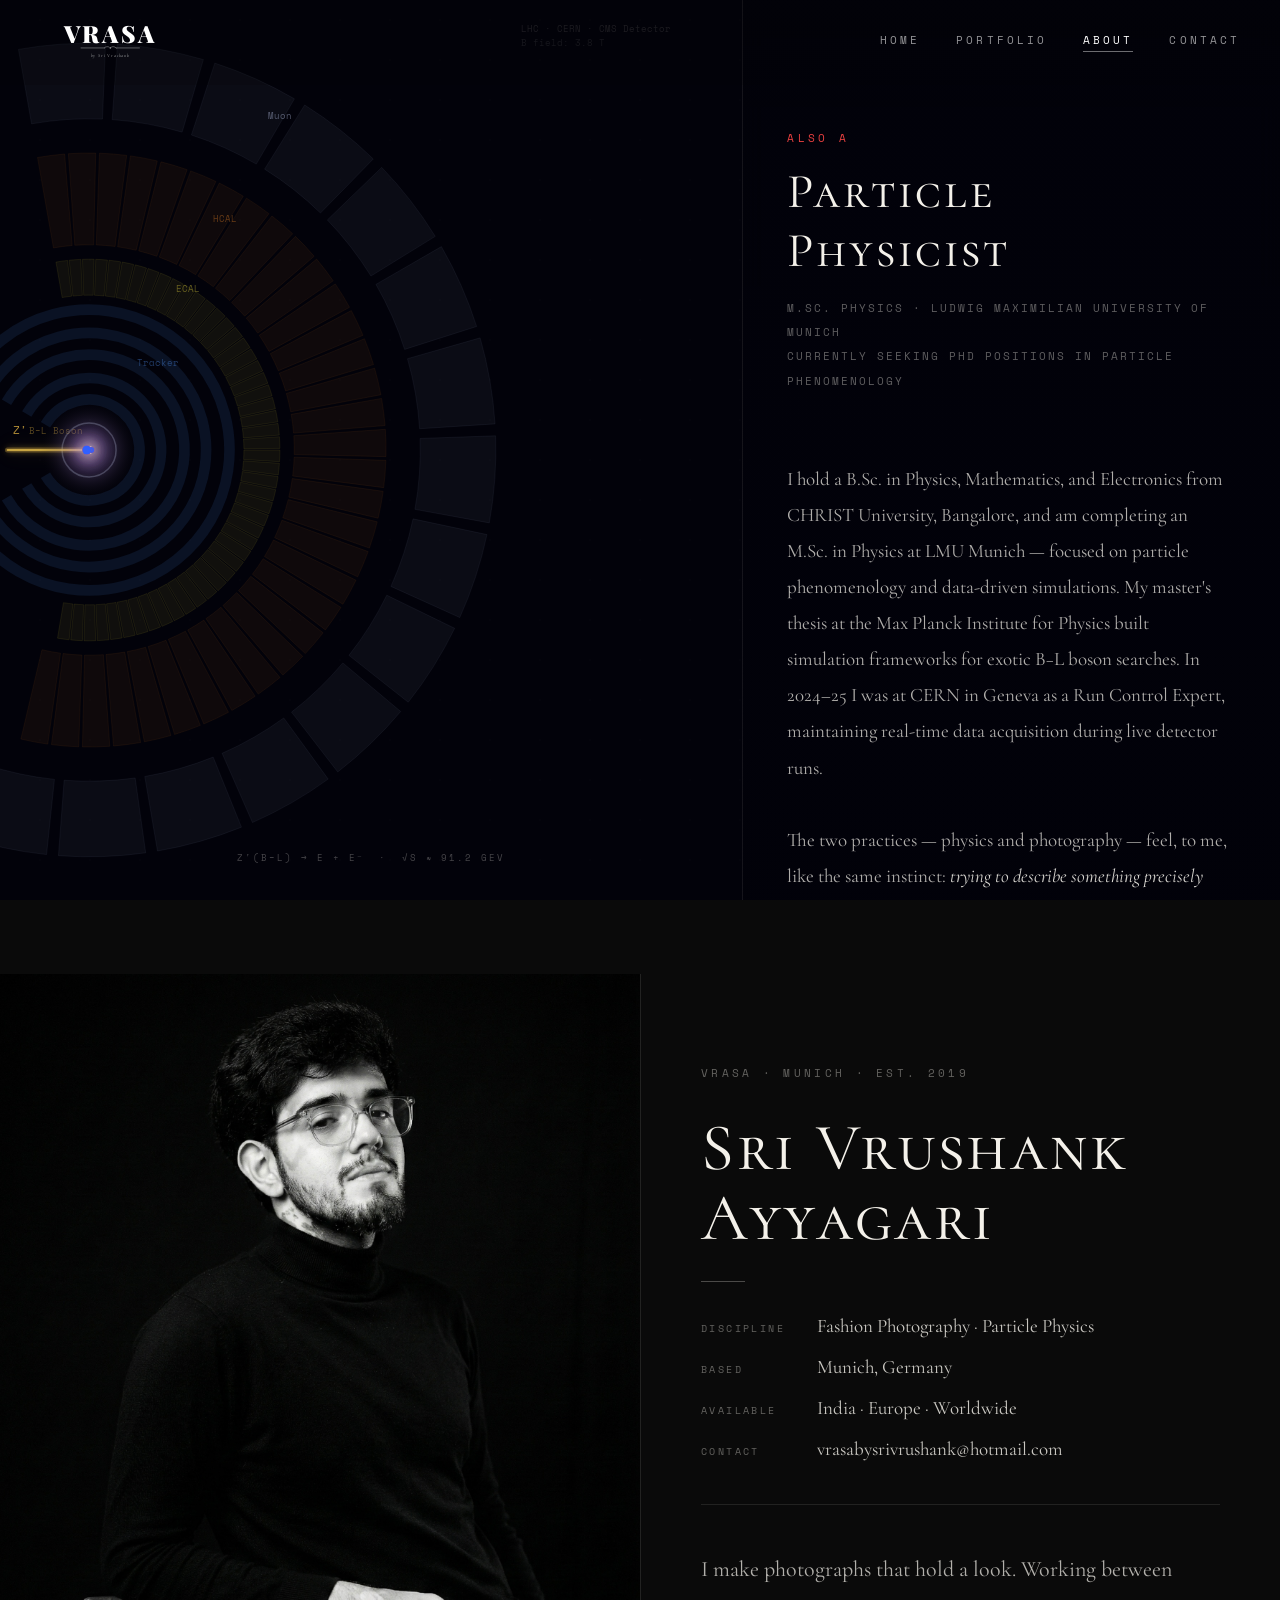
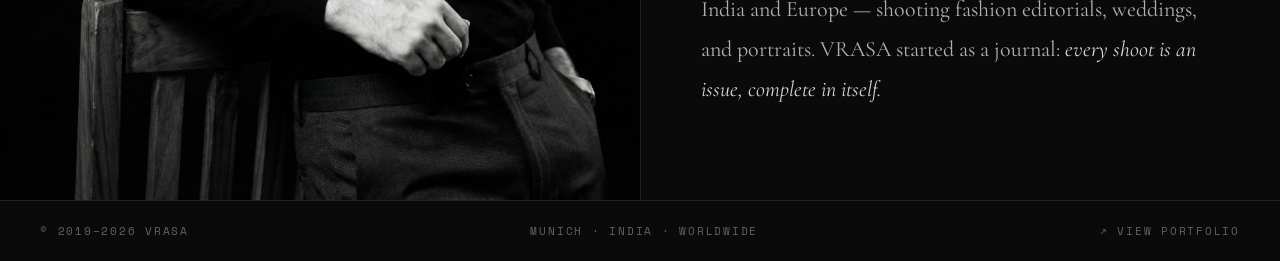
==== commit 7b87d01d: "Fix: panel padding 130px + flex-start + opaque top gradient clears nav" ====
--- a/about.html
+++ b/about.html
@@ -63,10 +63,10 @@
     height: 100%;
     display: flex;
     flex-direction: column;
-    justify-content: center;
-    padding: 80px 52px 60px 44px;
+    justify-content: flex-start;
+    padding: 130px 52px 60px 44px;
     border-left: 1px solid rgba(244,241,234,.08);
-    background: rgba(2,2,10,.72);
+    background: linear-gradient(to bottom, rgba(2,2,10,.96) 0%, rgba(2,2,10,.80) 12%, rgba(2,2,10,.72) 100%);
     backdrop-filter: blur(12px);
     -webkit-backdrop-filter: blur(12px);
     overflow-y: auto;
@@ -75,12 +75,12 @@
     position: absolute;
     bottom: 36px;
     right: 52px;
-    display: flex; flex-direction: column; align-items: center; gap: 6px;
+    display: flex; flex-direction: column; align-items: center; gap: 8px;
     font-family: var(--mono); font-size: 9px; letter-spacing: .28em; text-transform: uppercase;
-    color: rgba(244,241,234,.22);
-  }
-  .decay-hero__scroll svg { animation: bounce 1.8s ease-in-out infinite; }
-  @keyframes bounce { 0%,100%{transform:translateY(0)} 50%{transform:translateY(5px)} }
+    color: rgba(244,241,234,.72);
+  }
+  .decay-hero__scroll svg { animation: bounce 1.4s ease-in-out infinite; stroke: rgba(244,241,234,.8); }
+  @keyframes bounce { 0%,100%{transform:translateY(0); opacity:.6} 50%{transform:translateY(6px); opacity:1} }
 
   @media (max-width: 900px) {
     .decay-hero { flex-direction: column; height: auto; min-height: 100vh; }
@@ -117,53 +117,53 @@
     border-left: 1px solid var(--border);
   }
   .profile-eyebrow {
-    font-family: var(--mono); font-size: 10px; letter-spacing: .3em; text-transform: uppercase;
+    font-family: var(--mono); font-size: 11px; letter-spacing: .3em; text-transform: uppercase;
     color: var(--muted); margin-bottom: 32px; display: block;
   }
   .profile-name {
-    font-family: var(--sc); font-size: clamp(38px, 4.6vw, 64px);
+    font-family: var(--sc); font-size: clamp(44px, 5.2vw, 72px);
     font-weight: 400; letter-spacing: .04em; line-height: 1.05;
     margin-bottom: 28px;
   }
   .profile-rule { width: 44px; height: 1px; background: rgba(244,241,234,.28); margin-bottom: 32px; }
   .profile-facts {
-    display: flex; flex-direction: column; gap: 16px;
-    margin-bottom: 40px; padding-bottom: 40px;
+    display: flex; flex-direction: column; gap: 18px;
+    margin-bottom: 44px; padding-bottom: 44px;
     border-bottom: 1px solid var(--border);
   }
-  .fact { display: flex; align-items: baseline; gap: 18px; }
+  .fact { display: flex; align-items: baseline; gap: 20px; }
   .fact__label {
-    font-family: var(--mono); font-size: 9px; letter-spacing: .24em; text-transform: uppercase;
-    color: var(--muted); width: 86px; flex-shrink: 0;
-  }
-  .fact__value { font-family: var(--serif); font-size: 16px; color: rgba(244,241,234,.75); }
+    font-family: var(--mono); font-size: 10px; letter-spacing: .24em; text-transform: uppercase;
+    color: var(--muted); width: 96px; flex-shrink: 0;
+  }
+  .fact__value { font-family: var(--serif); font-size: 19px; color: rgba(244,241,234,.82); }
   .profile-bio {
-    font-family: var(--serif); font-size: 18px; line-height: 1.82;
-    color: rgba(244,241,234,.62);
-  }
-  .profile-bio em { font-style: italic; color: rgba(244,241,234,.8); }
+    font-family: var(--serif); font-size: 22px; line-height: 1.82;
+    color: rgba(244,241,234,.72);
+  }
+  .profile-bio em { font-style: italic; color: rgba(244,241,234,.88); }
 
   /* ══ PHYSICS PANEL (inside hero right half) ══ */
   .physics-eyebrow {
-    font-family: var(--mono); font-size: 10px; letter-spacing: .3em; text-transform: uppercase;
+    font-family: var(--mono); font-size: 11px; letter-spacing: .3em; text-transform: uppercase;
     color: var(--red); margin-bottom: 16px; display: block;
   }
   .physics-title {
-    font-family: var(--sc); font-size: clamp(28px, 3.2vw, 48px);
+    font-family: var(--sc); font-size: clamp(34px, 3.8vw, 56px);
     font-weight: 400; letter-spacing: .06em;
     margin-bottom: 16px;
   }
   .physics-sub {
-    font-family: var(--mono); font-size: 9px; letter-spacing: .18em; text-transform: uppercase;
-    color: var(--muted); line-height: 2; margin-bottom: 36px;
+    font-family: var(--mono); font-size: 11px; letter-spacing: .18em; text-transform: uppercase;
+    color: var(--muted); line-height: 2.2; margin-bottom: 36px;
   }
   .physics-rule { width: 36px; height: 1px; background: rgba(244,241,234,.2); margin-bottom: 32px; }
   .physics-bio {
-    font-family: var(--serif); font-size: 16px; line-height: 1.88;
-    color: rgba(244,241,234,.62);
+    font-family: var(--serif); font-size: 19px; line-height: 1.9;
+    color: rgba(244,241,234,.72);
     margin-bottom: 40px;
   }
-  .physics-bio em { font-style: italic; color: rgba(244,241,234,.8); }
+  .physics-bio em { font-style: italic; color: rgba(244,241,234,.88); }
   .cv-btn {
     display: inline-flex; align-items: center; gap: 10px;
     font-family: var(--mono); font-size: 10px; letter-spacing: .24em; text-transform: uppercase;
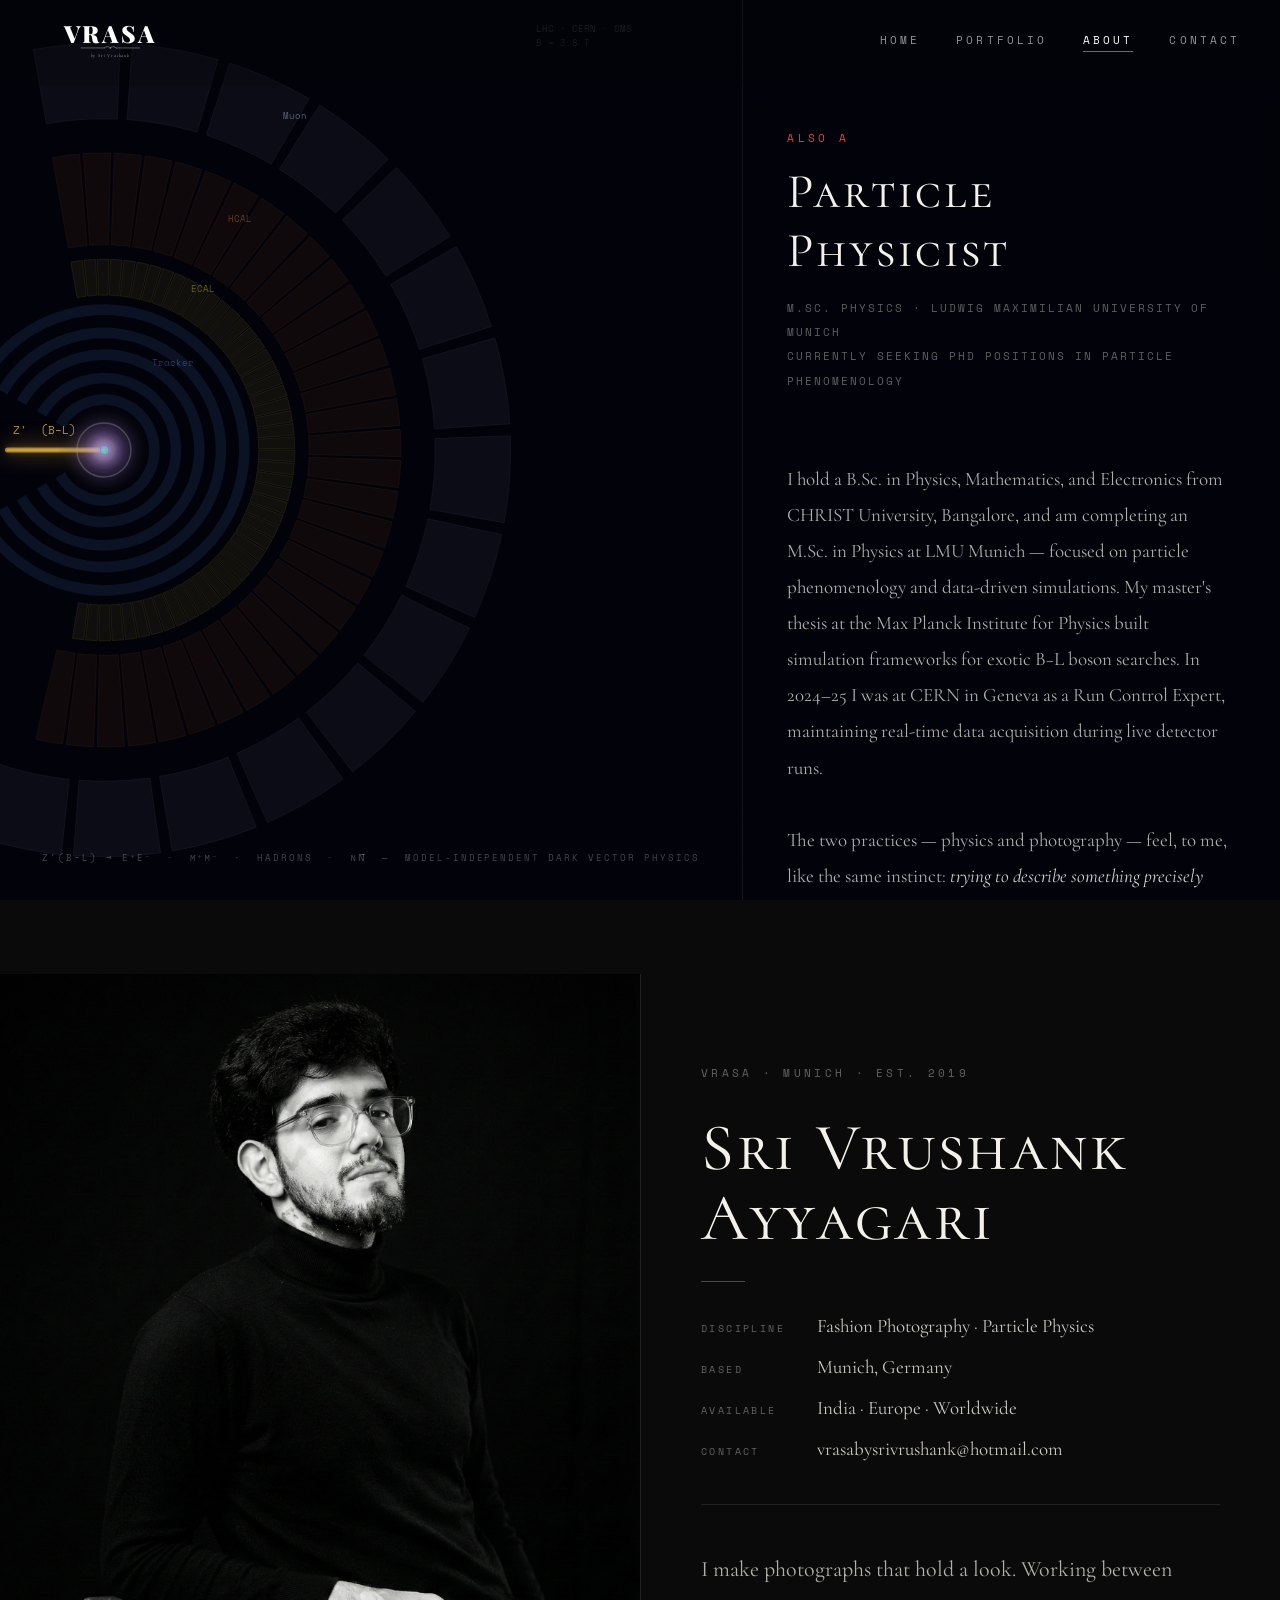
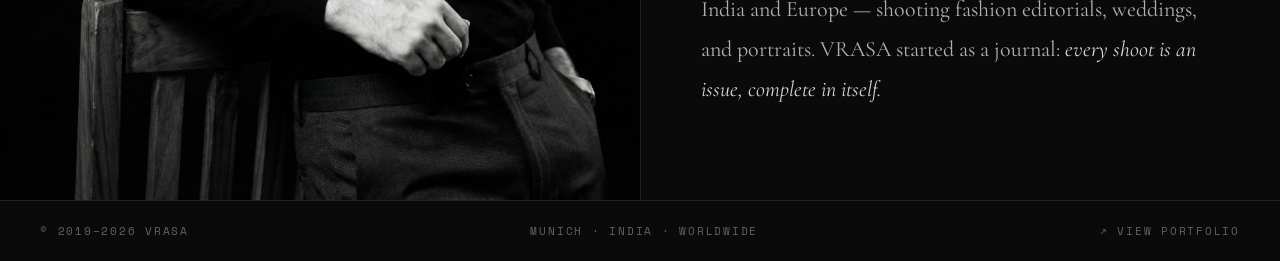
==== commit b2ec36af: "Fix particle label visibility: dark pill bg, complementary colors, trkPosR sign fix for mu/e labels" ====
--- a/about.html
+++ b/about.html
@@ -214,7 +214,7 @@
   <!-- Left: canvas -->
   <div class="decay-hero__canvas-wrap">
     <canvas id="decay-canvas" aria-hidden="true"></canvas>
-    <p class="decay-hero__eq-badge">Z&prime;(B&minus;L) &rarr; e&thinsp;&thinsp;+&thinsp;&thinsp;e&#8315; &ensp;&middot;&ensp; &radic;s &asymp; 91.2 GeV</p>
+    <p class="decay-hero__eq-badge">Z&prime;(B&minus;L) &rarr; e⁺e⁻ &ensp;&middot;&ensp; &mu;⁺&mu;⁻ &ensp;&middot;&ensp; hadrons &ensp;&middot;&ensp; &nu;&nu;&#773; &ensp;&mdash;&ensp; Model-Independent Dark Vector Physics</p>
   </div>
 
   <!-- Right: physics panel -->
@@ -299,7 +299,7 @@
   <a href="archive.html">↗ View Portfolio</a>
 </footer>
 
-<!-- ══ PARTICLE DECAY / LHC DETECTOR ANIMATION ══ -->
+<!-- ══ PARTICLE DECAY / LHC DETECTOR ANIMATION  (multi-channel) ══ -->
 <script>
 (function () {
 'use strict';
@@ -307,411 +307,445 @@
 const canvas = document.getElementById('decay-canvas');
 const ctx    = canvas.getContext('2d');
 let dpr = window.devicePixelRatio || 1;
-let W, H, vx, vy, R; // R = bending radius
-
-/* ── Detector layer definitions (radii as fractions of H) ── */
-const PIPE_R  = 0.030;
-const DEG = Math.PI / 180;
-
+let W, H, vx, vy, R;
+
+const DEG    = Math.PI / 180;
+const PIPE_R = 0.030;
+
+/* ── Detector geometry (radii as fractions of H) ── */
 const TRACKER_RINGS = [
-  { r_in: 0.042, r_out: 0.056 },
-  { r_in: 0.066, r_out: 0.080 },
-  { r_in: 0.092, r_out: 0.106 },
-  { r_in: 0.116, r_out: 0.130 },
-  { r_in: 0.142, r_out: 0.156 },
+  {r_in:0.042,r_out:0.056},{r_in:0.066,r_out:0.080},{r_in:0.092,r_out:0.106},
+  {r_in:0.116,r_out:0.130},{r_in:0.142,r_out:0.156},
 ];
-
 const CELL_LAYERS = [
-  {
-    name: 'ECAL', r_in: 0.172, r_out: 0.212, dphiDeg: 4,
-    bgColor: 'rgba(210,195,55,.07)', strokeColor: 'rgba(210,195,55,.16)',
-    hitPos: '#ff4820', hitNeg: '#2050ff', labelColor: '#c8b838'
-  },
-  {
-    name: 'HCAL', r_in: 0.228, r_out: 0.330, dphiDeg: 6,
-    bgColor: 'rgba(210,120,35,.06)', strokeColor: 'rgba(210,120,35,.13)',
-    hitPos: '#ff6820', hitNeg: '#2060f0', labelColor: '#c87830'
-  },
-  {
-    name: 'Muon', r_in: 0.368, r_out: 0.452, dphiDeg: 14,
-    bgColor: 'rgba(180,190,225,.05)', strokeColor: 'rgba(180,190,225,.11)',
-    hitPos: '#ffaa80', hitNeg: '#80aaff', labelColor: '#a0b0d0'
-  },
+  {name:'ECAL',r_in:0.172,r_out:0.212,dphiDeg:4,
+   bgColor:'rgba(210,195,55,.07)',strokeColor:'rgba(210,195,55,.16)',
+   hitPos:'#ff4820',hitNeg:'#2050ff'},
+  {name:'HCAL',r_in:0.228,r_out:0.330,dphiDeg:6,
+   bgColor:'rgba(210,120,35,.06)',strokeColor:'rgba(210,120,35,.13)',
+   hitPos:'#ff6820',hitNeg:'#2060f0'},
+  {name:'Muon',r_in:0.368,r_out:0.452,dphiDeg:14,
+   bgColor:'rgba(180,190,225,.05)',strokeColor:'rgba(180,190,225,.11)',
+   hitPos:'#ffaa80',hitNeg:'#80aaff'},
 ];
 
-/* ── Hit state (persistent across frames) ── */
-let hitState = { pos: {}, neg: {} }; // key = layerIndex, value = phi_hit (radians, angle from +x)
-let animPhase = 0; // 0=pre-boot 1=incoming 2=flash 3=decay 4=hold
+/* ── Hadronic daughter tracks ── */
+const HAD_TRACKS = [
+  {ang:-20*DEG,col:'#ffaa20',lbl:'π⁺',len:0.28},
+  {ang: 15*DEG,col:'#ff8010',lbl:'π⁻',len:0.24},
+  {ang:-38*DEG,col:'#ffcc44',lbl:'K⁰', len:0.21},
+  {ang: 30*DEG,col:'#ff6820',lbl:'π⁰', len:0.19},
+];
+
+/* ── Legend entries (all 4 channels, always shown) ── */
+const LEGEND = [
+  {col:'#ff5030', label:'π⁰ → γ + Z′  →  e⁺e⁻'},
+  {col:'#ff44cc', label:'η  → γ + Z′  →  μ⁺μ⁻'},
+  {col:'#ffaa30', label:'ρ/ω → π⁰ + Z′  →  had'},
+  {col:'#8899ff', label:'p + N → Z′  →  νν̄ (inv.)'},
+];
+
+/* ── Timing (single loop, all channels simultaneously) ── */
+const LOOP_DUR  = 13.0;
+const T_IN_END  = 1.6;
+const T_DK_END  = 5.5;
+const T_LEG_ST  = T_DK_END + 0.3;   /* legend fades in once tracks have settled */
+const T_EQ_ST   = T_DK_END + 1.1;   /* equations ~0.8 s after legend */
+
+/* ── Hit state (separate per channel) ── */
 let animStart = null;
-const LOOP = 11.0; // total loop duration in seconds
-// Timing (seconds within each loop)
-const T_IN_START  = 0.0;
-const T_IN_END    = 1.5;
-const T_FLASH_MID = 1.7;
-const T_DECAY_END = 4.5;
-const T_HOLD_END  = LOOP;
+let loopCount = -1;
+let hitState  = null;
+
+function resetHits() {
+  hitState = {
+    ee:  {pos:{}, neg:{}, posCol:'#ff4820', negCol:'#2050ff', scale:[1.0, 1.0, 0.0]},
+    mu:  {pos:{}, neg:{}, posCol:'#ff44cc', negCol:'#44ccff', scale:[0.2, 0.2, 1.0]},
+    had: {pos:{}, neg:{}, posCol:'#ffaa20', negCol:'#ff6820', scale:[1.0, 1.0, 0.0], _init:false},
+  };
+}
+
+/* ── Helpers ── */
+function ease(t)  { return t<0.5?2*t*t:-1+(4-2*t)*t; }
+function clamp(v,lo,hi) { return v<lo?lo:v>hi?hi:v; }
+function hexRgba(hex,a) {
+  return 'rgba('+parseInt(hex.slice(1,3),16)+','+parseInt(hex.slice(3,5),16)+','+parseInt(hex.slice(5,7),16)+','+a+')';
+}
+/* Parametric-R variants so each lepton channel can have its own bending radius */
+function thetaR(r,Rr)   { return 2*Math.asin(clamp(r/(2*Rr),0,1)); }
+function hitAngR(r,s,Rr){ return Math.atan2(s*(r*r)/(2*Rr), r*Math.sqrt(Math.max(0,1-Math.pow(r/(2*Rr),2)))); }
+function trkPosR(th,s,Rr){
+  const cy=vy+s*Rr, sa=s<0?Math.PI/2:-Math.PI/2;
+  return {x:vx+Rr*Math.cos(sa+s*th), y:cy+Rr*Math.sin(sa+s*th)};
+}
 
 /* ── Resize ── */
 function resize() {
-  const rect = canvas.getBoundingClientRect();
-  W = rect.width;  H = rect.height;
-  canvas.width  = Math.round(W * dpr);
-  canvas.height = Math.round(H * dpr);
-  ctx.setTransform(dpr, 0, 0, dpr, 0, 0);
-  vx = W * 0.12;        // vertex x — near left edge of canvas
-  vy = H * 0.50;        // vertex y — vertical center
-  R  = H * 1.35;        // bending radius
-}
-window.addEventListener('resize', () => { resize(); });
-// Defer first resize until canvas has layout dimensions
+  const rect=canvas.getBoundingClientRect();
+  W=rect.width; H=rect.height;
+  canvas.width=Math.round(W*dpr); canvas.height=Math.round(H*dpr);
+  ctx.setTransform(dpr,0,0,dpr,0,0);
+  vx=W*0.14; vy=H*0.50; R=H*1.35;
+}
+window.addEventListener('resize',resize);
 requestAnimationFrame(resize);
 
-/* ── Helpers ── */
-function ease(t) { return t < 0.5 ? 2*t*t : -1+(4-2*t)*t; }
-function clamp(v, lo, hi) { return v < lo ? lo : v > hi ? hi : v; }
-
-// Distance from vertex along the curved track (θ parameter)
-// d = 2R * sin(θ/2)  →  θ = 2*arcsin(d/(2R))
-function thetaForRadius(r) { return 2 * Math.asin(clamp(r / (2*R), 0, 1)); }
-
-// Hit angle from vertex at detector radius r (signed: positive = e⁻/down, negative = e⁺/up)
-// x_hit = vx + r*sqrt(1-(r/(2R))²)
-// y_offset = ±r²/(2R)  [+ for e⁻, - for e⁺]
-function hitAngle(r, sign) {
-  const yOff = sign * (r*r) / (2*R);
-  const xOff = r * Math.sqrt(Math.max(0, 1 - Math.pow(r/(2*R), 2)));
-  return Math.atan2(yOff, xOff);
-}
-
-// Track position at θ (screen coords: y positive downward)
-// e⁺ curves UP (y decreases), center at (vx, vy - R)
-// e⁻ curves DOWN (y increases), center at (vx, vy + R)
-function trackPos(theta, sign) {
-  // sign: -1 for e⁺ (up), +1 for e⁻ (down)
-  const cx = vx, cy = vy + sign * R;
-  const startAngle = (sign < 0) ? Math.PI/2 : -Math.PI/2;
-  const angle = startAngle - sign * theta;
-  return { x: cx + R * Math.cos(angle), y: cy + R * Math.sin(angle) };
-}
-
-/* ── Draw detector cell (arc band) ── */
-function drawCell(r_in, r_out, phi1, phi2, fill, stroke) {
+/* ── Draw primitives ── */
+function drawCell(r_in,r_out,phi1,phi2,fill,stroke) {
   ctx.beginPath();
-  ctx.arc(vx, vy, r_out, phi1, phi2, false);
-  ctx.arc(vx, vy, r_in,  phi2, phi1, true);
+  ctx.arc(vx,vy,r_out,phi1,phi2,false); ctx.arc(vx,vy,r_in,phi2,phi1,true);
   ctx.closePath();
-  if (fill)   { ctx.fillStyle   = fill;   ctx.fill();   }
-  if (stroke) { ctx.strokeStyle = stroke; ctx.lineWidth = 0.6; ctx.stroke(); }
-}
-
-/* ── Draw full detector background ── */
+  if(fill){ctx.fillStyle=fill;ctx.fill();}
+  if(stroke){ctx.strokeStyle=stroke;ctx.lineWidth=0.6;ctx.stroke();}
+}
+function glowDot(x,y,r,col,blur,alpha) {
+  ctx.save();ctx.globalAlpha=alpha;ctx.shadowColor=col;ctx.shadowBlur=blur;
+  ctx.fillStyle=col;ctx.beginPath();ctx.arc(x,y,r,0,Math.PI*2);ctx.fill();ctx.restore();
+}
+function glowLine(x1,y1,x2,y2,col,lw,blur,alpha) {
+  ctx.save();ctx.globalAlpha=alpha;ctx.shadowColor=col;ctx.shadowBlur=blur;
+  ctx.strokeStyle=col;ctx.lineWidth=lw;ctx.lineCap='round';
+  ctx.beginPath();ctx.moveTo(x1,y1);ctx.lineTo(x2,y2);ctx.stroke();ctx.restore();
+}
+function monoText(text,x,y,col,alpha,size) {
+  ctx.save();ctx.globalAlpha=alpha;ctx.fillStyle=col;
+  ctx.font=(size||11)+'px "Space Mono",monospace';ctx.fillText(text,x,y);ctx.restore();
+}
+/* label with dark pill background — readable over any glow or detector cell */
+function labelText(text,x,y,col,alpha,size) {
+  if(alpha<=0) return;
+  const sz=size||12;
+  ctx.save();ctx.globalAlpha=alpha;
+  ctx.font='bold '+sz+'px "Space Mono",monospace';
+  const tw=ctx.measureText(text).width;
+  const px=4,py=3,r=3;
+  const bx=x-px, by=y-sz-1, bw=tw+px*2, bh=sz+py*2+1;
+  /* dark pill */
+  ctx.fillStyle='rgba(2,2,10,0.88)';
+  ctx.beginPath();ctx.moveTo(bx+r,by);ctx.lineTo(bx+bw-r,by);
+  ctx.quadraticCurveTo(bx+bw,by,bx+bw,by+r);
+  ctx.lineTo(bx+bw,by+bh-r);ctx.quadraticCurveTo(bx+bw,by+bh,bx+bw-r,by+bh);
+  ctx.lineTo(bx+r,by+bh);ctx.quadraticCurveTo(bx,by+bh,bx,by+bh-r);
+  ctx.lineTo(bx,by+r);ctx.quadraticCurveTo(bx,by,bx+r,by);ctx.closePath();
+  ctx.fill();
+  /* text */
+  ctx.fillStyle=col;ctx.fillText(text,x,y+py);
+  ctx.restore();
+}
+function rrect(x,y,w,h,r) {
+  ctx.beginPath();ctx.moveTo(x+r,y);ctx.lineTo(x+w-r,y);ctx.quadraticCurveTo(x+w,y,x+w,y+r);
+  ctx.lineTo(x+w,y+h-r);ctx.quadraticCurveTo(x+w,y+h,x+w-r,y+h);
+  ctx.lineTo(x+r,y+h);ctx.quadraticCurveTo(x,y+h,x,y+h-r);
+  ctx.lineTo(x,y+r);ctx.quadraticCurveTo(x,y,x+r,y);ctx.closePath();
+}
+
+/* ── Detector structure ── */
 function drawDetector() {
-  // Grid of faint dots
-  ctx.fillStyle = 'rgba(244,241,234,0.03)';
-  for (let gx = 40; gx < W; gx += 50)
-    for (let gy = 20; gy < H; gy += 40) {
-      ctx.beginPath(); ctx.arc(gx, gy, 0.8, 0, Math.PI*2); ctx.fill();
+  ctx.fillStyle='rgba(244,241,234,0.03)';
+  for(let gx=40;gx<W;gx+=50) for(let gy=20;gy<H;gy+=40){ctx.beginPath();ctx.arc(gx,gy,0.8,0,Math.PI*2);ctx.fill();}
+  ctx.beginPath();ctx.arc(vx,vy,H*PIPE_R,-Math.PI,Math.PI);
+  ctx.strokeStyle='rgba(200,220,240,0.28)';ctx.lineWidth=1.5;ctx.stroke();
+  TRACKER_RINGS.forEach(({r_in,r_out})=>{
+    ctx.beginPath();ctx.arc(vx,vy,H*r_out,-150*DEG,150*DEG);
+    ctx.strokeStyle='rgba(70,130,220,0.12)';ctx.lineWidth=H*(r_out-r_in)*0.85;ctx.stroke();
+  });
+  const PM=100*DEG;
+  CELL_LAYERS.forEach(l=>{
+    const ri=H*l.r_in,ro=H*l.r_out,dp=l.dphiDeg*DEG;
+    for(let p=-PM;p<PM;p+=dp) drawCell(ri,ro,p,p+dp*0.88,l.bgColor,l.strokeColor);
+  });
+}
+function drawDetectorLabels() {
+  [{n:'Tracker',r:H*0.100,c:'rgba(70,130,220,0.45)'},{n:'ECAL',r:H*0.192,c:'rgba(210,195,55,0.45)'},
+   {n:'HCAL',  r:H*0.280,c:'rgba(210,120,35,0.45)'},{n:'Muon',r:H*0.410,c:'rgba(180,190,225,0.45)'}]
+  .forEach(({n,r,c})=>{
+    const la=-62*DEG,lx=vx+r*Math.cos(la)+6,ly=vy+r*Math.sin(la)-5;
+    if(lx>10&&ly>10&&lx<W-10&&ly<H-10){ctx.save();ctx.fillStyle=c;ctx.font='9px "Space Mono",monospace';ctx.fillText(n,lx,ly);ctx.restore();}
+  });
+  monoText('LHC · CERN · CMS',vx+H*0.48,32,'rgba(244,241,234,0.13)',1,9);
+  monoText('B = 3.8 T',       vx+H*0.48,46,'rgba(244,241,234,0.10)',1,9);
+}
+
+/* ── Legend — all channels, lowered to clear nav bar ── */
+function drawLegend(alpha) {
+  if(alpha<=0) return;
+  const lx=W*0.625, ly=H*0.120;   /* ← lowered from 0.030 */
+  const lw=W-lx-10, rowH=H*0.058, totalH=rowH*4+28;
+  ctx.save(); ctx.globalAlpha=alpha;
+  rrect(lx,ly,lw,totalH,4);
+  ctx.fillStyle='rgba(2,2,10,0.88)';ctx.fill();
+  ctx.strokeStyle='rgba(244,241,234,0.09)';ctx.lineWidth=0.7;ctx.stroke();
+  ctx.fillStyle='rgba(244,241,234,0.32)';ctx.font='7.5px "Space Mono",monospace';
+  ctx.fillText('DECAY  CHANNELS',lx+10,ly+13);
+  ctx.beginPath();ctx.moveTo(lx+8,ly+17);ctx.lineTo(lx+lw-8,ly+17);
+  ctx.strokeStyle='rgba(244,241,234,0.07)';ctx.lineWidth=0.5;ctx.stroke();
+  LEGEND.forEach((ch,i)=>{
+    const ry=ly+20+i*rowH;
+    rrect(lx+4,ry+1,lw-8,rowH-3,2);
+    ctx.fillStyle='rgba(244,241,234,0.05)';ctx.fill();
+    ctx.fillStyle=ch.col;ctx.fillRect(lx+4,ry+1,2.5,rowH-3);
+    ctx.beginPath();ctx.arc(lx+14,ry+rowH*0.45,3.5,0,Math.PI*2);
+    ctx.fillStyle=ch.col;ctx.fill();
+    ctx.fillStyle='rgba(244,241,234,0.86)';ctx.font='8px "Space Mono",monospace';
+    ctx.fillText(ch.label,lx+23,ry+rowH*0.52);
+  });
+  ctx.restore();
+}
+
+/* ── Equations — complete scientific text, fade in (no typewriter) ── */
+function drawEquations(alpha) {
+  if(alpha<=0) return;
+  const ex=W*0.625, ey=H*0.700;
+  const ew=W-ex-10, eh=H*0.168;
+  ctx.save(); ctx.globalAlpha=alpha;
+  rrect(ex,ey,ew,eh,4);
+  ctx.fillStyle='rgba(2,2,10,0.88)';ctx.fill();
+  ctx.strokeStyle='rgba(244,241,234,0.07)';ctx.lineWidth=0.7;ctx.stroke();
+  /* header */
+  ctx.fillStyle='rgba(244,241,234,0.30)';ctx.font='7.5px "Space Mono",monospace';
+  ctx.fillText('DARK VECTOR PHYSICS  ·  THESIS',ex+10,ey+13);
+  ctx.beginPath();ctx.moveTo(ex+8,ey+17);ctx.lineTo(ex+ew-8,ey+17);
+  ctx.strokeStyle='rgba(244,241,234,0.06)';ctx.lineWidth=0.5;ctx.stroke();
+  /* equations */
+  const S = [
+    {t:'kinetic mixing:',                      c:'rgba(244,241,234,0.34)', y:ey+29, sz:7.5},
+    {t:'ℒ ⊃  −(ε/2) · F′_μν F^μν',           c:'rgba(244,241,234,0.90)', y:ey+41, sz:9  },
+    {t:'partial widths:',                      c:'rgba(244,241,234,0.34)', y:ey+57, sz:7.5},
+    {t:'Γ(Z′→ℓ⁺ℓ⁻) = g²_BL mZ′ / 12π',      c:'rgba(244,241,234,0.90)', y:ey+69, sz:9  },
+    {t:'Γ_had = g²_BL R(s) mZ′ / 12π',        c:'rgba(244,241,234,0.72)', y:ey+82, sz:9  },
+    {t:'signal sensitivity:',                  c:'rgba(244,241,234,0.34)', y:ey+98, sz:7.5},
+    {t:'N_sig = N_prod · ε_det · BR_vis',      c:'rgba(244,241,234,0.90)', y:ey+110,sz:9  },
+  ];
+  S.forEach(l=>{ctx.fillStyle=l.c;ctx.font=l.sz+'px "Space Mono",monospace';ctx.fillText(l.t,ex+10,l.y);});
+  ctx.restore();
+}
+
+/* ── Lepton curved track with channel-specific bending radius ── */
+function drawLeptonTrack(thetaMax,sign,col,alpha,blur,Rr) {
+  if(thetaMax<=0) return;
+  const cy=vy+sign*Rr, sa=sign<0?Math.PI/2:-Math.PI/2;
+  const ea=sign<0?Math.PI/2-thetaMax:-Math.PI/2+thetaMax;
+  ctx.save(); ctx.globalAlpha=alpha;
+  ctx.shadowColor=col; ctx.shadowBlur=blur*1.2;
+  ctx.strokeStyle=hexRgba(col,0.10); ctx.lineWidth=5; ctx.lineCap='round';
+  ctx.beginPath(); ctx.arc(vx,cy,Rr,sa,ea,sign<0); ctx.stroke();
+  ctx.shadowBlur=blur*0.6; ctx.strokeStyle=col; ctx.lineWidth=1.8;
+  ctx.beginPath(); ctx.arc(vx,cy,Rr,sa,ea,sign<0); ctx.stroke();
+  ctx.restore();
+}
+
+/* ── Hadronic spray ── */
+function drawHadronicTracks(prog,alpha) {
+  HAD_TRACKS.forEach(ht=>{
+    const len=H*ht.len*Math.min(prog*1.6,1.0);
+    const x2=vx+len*Math.cos(ht.ang), y2=vy+len*Math.sin(ht.ang);
+    glowLine(vx,vy,x2,y2,ht.col,4,14,alpha*0.10);
+    glowLine(vx,vy,x2,y2,ht.col,1.4,5,alpha*0.80);
+    if(prog>0.5){
+      /* push label 18px further along track direction, clear of the cell glow */
+      const lx=vx+(len+18)*Math.cos(ht.ang), ly=vy+(len+18)*Math.sin(ht.ang);
+      labelText(ht.lbl,lx+4,ly+4,'#8899ff',clamp((prog-0.5)/0.3,0,1)*alpha,12);
     }
-
-  // Beam pipe
-  ctx.beginPath();
-  ctx.arc(vx, vy, H * PIPE_R, -Math.PI, Math.PI);
-  ctx.strokeStyle = 'rgba(200,220,240,0.28)';
-  ctx.lineWidth   = 1.5;
-  ctx.stroke();
-
-  // Tracker rings
-  TRACKER_RINGS.forEach(({ r_in, r_out }) => {
-    // Draw the ring arc (only right half ±150° for visual)
-    const a0 = -150*DEG, a1 = 150*DEG;
-    ctx.beginPath();
-    ctx.arc(vx, vy, H * r_out, a0, a1);
-    ctx.strokeStyle = 'rgba(70,130,220,0.12)';
-    ctx.lineWidth   = H * (r_out - r_in) * 0.85;
-    ctx.stroke();
-  });
-
-  // Segmented ECAL / HCAL / Muon cells
-  const PHI_MAX = 100 * DEG; // draw cells over ±100°
-  CELL_LAYERS.forEach((layer) => {
-    const r_in  = H * layer.r_in;
-    const r_out = H * layer.r_out;
-    const dphi  = layer.dphiDeg * DEG;
-    for (let phi = -PHI_MAX; phi < PHI_MAX; phi += dphi) {
-      drawCell(r_in, r_out, phi, phi + dphi * 0.88, layer.bgColor, layer.strokeColor);
+  });
+}
+function drawPi0Recoil(prog,alpha) {
+  const ang=168*DEG, len=H*0.17*Math.min(prog*1.6,1.0);
+  glowLine(vx,vy,vx+len*Math.cos(ang),vy+len*Math.sin(ang),'#c8c870',3,12,alpha*0.6);
+  if(prog>0.5){labelText('π⁰',vx+len*Math.cos(ang)-18,vy+len*Math.sin(ang)-4,'#aa66ff',clamp((prog-0.5)/0.3,0,1)*alpha,12);}
+}
+
+/* ── Gamma ray (angle-parameterised) ── */
+function drawGamma(prog,alpha,ang) {
+  const len=H*0.21*Math.min(prog*1.6,1.0);
+  const x2=vx+len*Math.cos(ang), y2=vy+len*Math.sin(ang);
+  ctx.save(); ctx.globalAlpha=alpha*0.72; ctx.setLineDash([5,4]);
+  ctx.strokeStyle='#ffffaa'; ctx.lineWidth=1.2; ctx.shadowColor='#ffffcc'; ctx.shadowBlur=10;
+  ctx.beginPath(); ctx.moveTo(vx,vy); ctx.lineTo(x2,y2); ctx.stroke(); ctx.restore();
+  if(prog>0.5){labelText('γ',x2-8,y2-6,'#cc77ff',clamp((prog-0.5)/0.3,0,1)*alpha,12);}
+}
+
+/* ── Invisible / missing-ET tracks — labels at track ends ── */
+function drawInvisibleTracks(prog,alpha) {
+  const INVLBLS = ['ν̄','ν'];
+  [-10*DEG,10*DEG].forEach((ang,idx)=>{
+    const len=H*0.25*Math.min(prog*1.6,1.0);
+    const ex2=vx+len*Math.cos(ang), ey2=vy+len*Math.sin(ang);
+    ctx.save(); ctx.globalAlpha=alpha*0.50; ctx.setLineDash([7,7]); ctx.lineDashOffset=-prog*26;
+    ctx.strokeStyle='#8899ff'; ctx.lineWidth=1.5; ctx.shadowColor='#8899ff'; ctx.shadowBlur=10;
+    ctx.beginPath(); ctx.moveTo(vx,vy); ctx.lineTo(ex2,ey2); ctx.stroke();
+    ctx.restore();
+    if(prog>0.5){
+      const pa=clamp((prog-0.5)/0.3,0,1)*alpha;
+      labelText(INVLBLS[idx], ex2+5, ey2+(idx===0?-5:13), '#ffcc33', pa, 12);
     }
   });
-}
-
-/* ── Draw hit cells for a given layer and angle ── */
-function drawHitCell(layerIdx, phiHit, isPos, alpha) {
-  const layer  = CELL_LAYERS[layerIdx];
-  const r_in   = H * layer.r_in;
-  const r_out  = H * layer.r_out;
-  const dphi   = layer.dphiDeg * DEG;
-  const cellI  = Math.floor(phiHit / dphi);
-  const phi0   = cellI * dphi;
-  const col    = isPos ? layer.hitPos : layer.hitNeg;
-
-  // Glow effect: draw multiple times
-  ctx.save();
-  ctx.globalAlpha = alpha;
-  // Outer glow
-  ctx.shadowColor = col;
-  ctx.shadowBlur  = 16;
-  drawCell(r_in, r_out, phi0, phi0 + dphi * 0.88, col, null);
-  ctx.shadowBlur  = 0;
-  ctx.restore();
-}
-
-/* ── Draw curved track arc ── */
-function drawTrack(thetaMax, sign, color, alpha, blur) {
-  if (thetaMax <= 0) return;
-  const cly   = vy + sign * R;
-  const start = (sign < 0) ?  Math.PI/2         : -Math.PI/2;
-  const end   = (sign < 0) ?  Math.PI/2 - thetaMax : -Math.PI/2 + thetaMax;
-  const acw   = (sign < 0); // anticlockwise for e⁺ (going up)
-
-  ctx.save();
-  ctx.globalAlpha  = alpha;
-  ctx.shadowColor  = color;
-  ctx.shadowBlur   = blur * 2;
-  ctx.strokeStyle  = color.replace(/[\d.]+\)$/, '0.25)');
-  ctx.lineWidth    = 6;
-  ctx.lineCap      = 'round';
-  ctx.beginPath();
-  ctx.arc(vx, cly, R, start, end, acw);
-  ctx.stroke();
-  ctx.shadowBlur   = blur;
-  ctx.strokeStyle  = color;
-  ctx.lineWidth    = 1.8;
-  ctx.beginPath();
-  ctx.arc(vx, cly, R, start, end, acw);
-  ctx.stroke();
-  ctx.restore();
-}
-
-/* ── Glow dot ── */
-function glowDot(x, y, r, col, blur, alpha) {
-  ctx.save();
-  ctx.globalAlpha  = alpha;
-  ctx.shadowColor  = col; ctx.shadowBlur = blur;
-  ctx.fillStyle    = col;
-  ctx.beginPath(); ctx.arc(x, y, r, 0, Math.PI*2); ctx.fill();
-  ctx.restore();
-}
-
-/* ── Glow line ── */
-function glowLine(x1,y1,x2,y2,col,lw,blur,alpha) {
-  ctx.save();
-  ctx.globalAlpha  = alpha;
-  ctx.shadowColor  = col; ctx.shadowBlur = blur;
-  ctx.strokeStyle  = col; ctx.lineWidth  = lw; ctx.lineCap = 'round';
-  ctx.beginPath(); ctx.moveTo(x1,y1); ctx.lineTo(x2,y2); ctx.stroke();
-  ctx.restore();
-}
-
-/* ── Mono label ── */
-function monoLabel(text, x, y, col, alpha, size) {
-  size = size || 11;
-  ctx.save();
-  ctx.globalAlpha = alpha;
-  ctx.fillStyle   = col;
-  ctx.font        = size + 'px "Space Mono",monospace';
-  ctx.fillText(text, x, y);
-  ctx.restore();
-}
-
-/* ── LHC detector outer labels ── */
-function drawLabels() {
-  const labels = [
-    { name: 'Tracker', r: H * 0.100, color: 'rgba(70,130,220,0.45)' },
-    { name: 'ECAL',    r: H * 0.192, color: 'rgba(210,195,55,0.45)' },
-    { name: 'HCAL',    r: H * 0.280, color: 'rgba(210,120,35,0.45)' },
-    { name: 'Muon',    r: H * 0.410, color: 'rgba(180,190,225,0.45)' },
-  ];
-  const labelAngle = -62 * DEG; // upper-right direction
-  labels.forEach(({ name, r, color }) => {
-    const lx = vx + r * Math.cos(labelAngle) + 6;
-    const ly = vy + r * Math.sin(labelAngle) - 5;
-    if (lx > 10 && ly > 10 && lx < W - 10 && ly < H - 10) {
-      ctx.save();
-      ctx.fillStyle = color;
-      ctx.font = '9px "Space Mono",monospace';
-      ctx.fillText(name, lx, ly);
-      ctx.restore();
-    }
-  });
-
-  // CERN / LHC annotation (top-left)
-  monoLabel('LHC · CERN · CMS Detector', vx + H*0.48, 32, 'rgba(244,241,234,0.13)', 1, 9);
-  monoLabel('B field: 3.8 T', vx + H*0.48, 46, 'rgba(244,241,234,0.10)', 1, 9);
-}
-
-/* ── Main draw frame ── */
-function draw(t) {
-  // loop progress
-  const lt = t % LOOP;
-
-  // Reset hits on loop restart
-  if (lt < 0.05 && t > 0.1) {
-    hitState = { pos: {}, neg: {} };
-  }
-
-  ctx.clearRect(0, 0, W, H);
-
-  // Background
-  ctx.fillStyle = '#02020a';
-  ctx.fillRect(0, 0, W, H);
-
-  // Detector static structure
+  if(prog>0.5){
+    const pa=clamp((prog-0.5)/0.3,0,1)*alpha;
+    monoText('⊘  inv.',vx+H*0.04,vy+30,'rgba(136,153,255,0.55)',pa*0.75,9);
+  }
+}
+
+/* ── Persistent hit cells for all channels ── */
+function drawAllHitCells() {
+  Object.values(hitState).forEach(hs=>{
+    CELL_LAYERS.forEach((l,i)=>{
+      const sc=(hs.scale&&hs.scale[i]!==undefined)?hs.scale[i]:1;
+      if(sc===0) return;
+      const ri=H*l.r_in,ro=H*l.r_out,dp=l.dphiDeg*DEG;
+      ['pos','neg'].forEach(k=>{
+        if(hs[k]&&hs[k][i]!==undefined){
+          const phi=hs[k][i], col=hs[k+'Col'];
+          [-1,0,1].forEach(dc=>{
+            const p0=Math.floor(phi/dp)*dp+dc*dp;
+            ctx.save(); ctx.globalAlpha=(dc===0?0.45:0.14)*sc;
+            ctx.shadowColor=col; ctx.shadowBlur=10;
+            drawCell(ri,ro,p0,p0+dp*0.88,col,null); ctx.restore();
+          });
+        }
+      });
+    });
+  });
+}
+
+/* ── Main draw — all channels fire simultaneously ── */
+function draw(globalT) {
+  const lt=globalT%LOOP_DUR;
+  const lc=Math.floor(globalT/LOOP_DUR);
+  if(lc!==loopCount){ loopCount=lc; resetHits(); }
+
+  ctx.clearRect(0,0,W,H);
+  ctx.fillStyle='#02020a'; ctx.fillRect(0,0,W,H);
   drawDetector();
-  drawLabels();
-
-  /* ── Incoming Z' beam (0 → T_IN_END, persistent after) ── */
-  const inP   = clamp((lt - T_IN_START) / (T_IN_END - T_IN_START), 0, 1);
-  const beamX = vx * 0.15 + (vx - vx * 0.15) * ease(inP);
-  const beamAlpha = lt < T_IN_END ? ease(inP) : 1.0;
-
-  if (lt > T_IN_START) {
-    // Track line
-    glowLine(W * 0.01, vy, lt < T_IN_END ? beamX : vx, vy, 'rgba(212,168,64,0.40)', 5, 20, beamAlpha * 0.85);
-    glowLine(W * 0.01, vy, lt < T_IN_END ? beamX : vx, vy, 'rgba(240,200,80,0.95)', 1.6, 6, beamAlpha);
-    // Moving head
-    if (lt < T_IN_END) {
-      glowDot(beamX, vy, 5, '#f5d060', 24, beamAlpha);
-    }
-    // Label
-    const lAlpha = clamp((lt - 0.3) / 0.5, 0, 1) * beamAlpha;
-    monoLabel("Z′", W * 0.01 + 6, vy - 16, '#d4a840', lAlpha * 0.88, 11);
-    monoLabel("B−L Boson", W * 0.01 + 22, vy - 16, 'rgba(212,168,64,.55)', lAlpha * 0.75, 9);
-  }
-
-  /* ── Vertex flash ── */
-  if (lt > T_IN_END - 0.2 && lt < T_IN_END + 0.7) {
-    const ft  = (lt - (T_IN_END - 0.2)) / 0.9;
-    const fa  = ft < 0.4 ? ft / 0.4 : 1 - (ft - 0.4) / 0.6;
-    ctx.save();
-    ctx.globalAlpha = fa * 0.72;
-    const grad = ctx.createRadialGradient(vx,vy,0, vx,vy,50*Math.min(ft*2,1));
-    grad.addColorStop(0, 'rgba(255,255,255,1)');
-    grad.addColorStop(0.3,'rgba(200,160,255,0.55)');
-    grad.addColorStop(1, 'rgba(0,0,0,0)');
-    ctx.fillStyle = grad;
-    ctx.beginPath(); ctx.arc(vx,vy,50,0,Math.PI*2); ctx.fill();
-    ctx.restore();
-  }
-
-  /* ── Vertex dot (permanent once decay starts) ── */
-  if (lt > T_IN_END) {
-    const va = clamp((lt - T_IN_END) / 0.3, 0, 1);
-    glowDot(vx, vy, 4, '#ffffff', 14, va);
-  }
-
-  /* ── Decay tracks ── */
-  if (lt > T_IN_END + 0.1) {
-    const decayP  = clamp((lt - (T_IN_END + 0.1)) / (T_DECAY_END - T_IN_END - 0.1), 0, 1);
-    // θ at current track extension
-    const maxR    = H * CELL_LAYERS[2].r_out * 1.05; // just past muon
-    const maxTheta = thetaForRadius(maxR);
-    const theta   = maxTheta * ease(decayP);
-
-    // Draw e⁺ (up, red, sign = -1)
-    drawTrack(theta, -1, '#ff5030', 1.0, 10);
-    // Draw e⁻ (down, blue, sign = +1)
-    drawTrack(theta, +1, '#3060ff', 1.0, 10);
-
-    // Track head dots
-    if (decayP < 0.98) {
-      const posEnd = trackPos(theta, -1);
-      const negEnd = trackPos(theta, +1);
-      glowDot(posEnd.x, posEnd.y, 4.5, '#ff5030', 18, 1.0);
-      glowDot(negEnd.x, negEnd.y, 4.5, '#3060ff', 18, 1.0);
-    }
-
-    // Particle labels (near tips, appear after 40% travel)
-    if (decayP > 0.4) {
-      const la = clamp((decayP - 0.4) / 0.25, 0, 1);
-      const pe = trackPos(theta * 0.82, -1);
-      const ne = trackPos(theta * 0.82, +1);
-      monoLabel('e⁺', pe.x + 8, pe.y - 8, '#ff7050', la * 0.92, 11);
-      monoLabel('e⁻', ne.x + 8, ne.y + 18, '#5080ff', la * 0.92, 11);
-    }
-
-    // Check detector layer hits
-    CELL_LAYERS.forEach((layer, i) => {
-      const layerR     = H * (layer.r_in + layer.r_out) / 2;
-      const thetaHit   = thetaForRadius(layerR);
-      if (theta >= thetaHit) {
-        // Compute hit angle
-        if (hitState.pos[i] === undefined) {
-          hitState.pos[i] = hitAngle(layerR, -1); // e⁺ (sign=-1 → y goes up → negative phi)
-        }
-        if (hitState.neg[i] === undefined) {
-          hitState.neg[i] = hitAngle(layerR, +1); // e⁻ (sign=+1 → y goes down → positive phi)
+  drawDetectorLabels();
+
+  /* — Incoming Z′ beam — */
+  const inP=clamp(lt/T_IN_END,0,1);
+  const bx=lt<T_IN_END?W*0.01+(vx-W*0.01)*ease(inP):vx;
+  const ba=lt<T_IN_END?ease(inP):1.0;
+  if(lt>0){
+    glowLine(W*0.01,vy,bx,vy,'#d4a840',5,22,ba*0.75);
+    glowLine(W*0.01,vy,bx,vy,'#d4a840',1.6,7,ba);
+    if(lt<T_IN_END) glowDot(bx,vy,5,'#d4a840',26,ba);
+    const la=clamp((lt-0.3)/0.5,0,1)*ba;
+    monoText('Z′  (B−L)',W*0.01+6,vy-16,'#d4a840',la*0.88,11);
+  }
+
+  /* — Vertex flash — */
+  if(lt>T_IN_END-0.2&&lt<T_IN_END+0.8){
+    const ft=(lt-(T_IN_END-0.2))/1.0, fa=ft<0.4?ft/0.4:1-(ft-0.4)/0.6;
+    ctx.save(); ctx.globalAlpha=fa*0.72;
+    const g=ctx.createRadialGradient(vx,vy,0,vx,vy,62*Math.min(ft*2,1));
+    g.addColorStop(0,'rgba(255,255,255,1)');g.addColorStop(0.3,'rgba(200,160,255,0.55)');g.addColorStop(1,'rgba(0,0,0,0)');
+    ctx.fillStyle=g; ctx.beginPath(); ctx.arc(vx,vy,62,0,Math.PI*2); ctx.fill(); ctx.restore();
+  }
+  if(lt>T_IN_END){ glowDot(vx,vy,4,'#ffffff',14,clamp((lt-T_IN_END)/0.3,0,1)); }
+
+  /* ════ ALL FOUR DECAY CHANNELS SIMULTANEOUSLY ════ */
+  if(lt>T_IN_END+0.1){
+    const decayP=clamp((lt-(T_IN_END+0.1))/(T_DK_END-T_IN_END-0.1),0,1);
+    const eased=ease(decayP);
+    const inHold=lt>T_DK_END;
+    const pulse=inHold?0.85+0.15*Math.sin((lt-T_DK_END)*1.4):1.0;
+    const prog=inHold?1.0:eased;
+    const ta=inHold?pulse:1.0;
+
+    /* ── e⁺e⁻  (R_e = H×1.1, stops at HCAL) ── */
+    {
+      const Re=H*1.1;
+      const maxTh=thetaR(H*CELL_LAYERS[1].r_out*1.05, Re);
+      const theta=inHold?maxTh:maxTh*eased;
+      drawLeptonTrack(theta,-1,'#ff5030',ta,10,Re);
+      drawLeptonTrack(theta,+1,'#3060ff',ta,10,Re);
+      if(!inHold&&decayP<0.98){
+        const p=trkPosR(theta,-1,Re), n=trkPosR(theta,+1,Re);
+        glowDot(p.x,p.y,4,'#ff5030',16,1); glowDot(n.x,n.y,4,'#3060ff',16,1);
+      }
+      if(decayP>0.4||inHold){
+        const la=inHold?1:clamp((decayP-0.4)/0.25,0,1);
+        const th2=(inHold?maxTh:theta)*0.80;
+        const p=trkPosR(th2,-1,Re), n=trkPosR(th2,+1,Re);
+        labelText('e⁺',p.x+7,p.y-7, '#00f0d8',la*ta,12);
+        labelText('e⁻',n.x+7,n.y+17,'#f0cc00',la*ta,12);
+      }
+      drawGamma(inHold?1:eased,ta,-55*DEG);
+      /* register ECAL + HCAL hits */
+      for(let i=0;i<=1;i++){
+        const lr=H*(CELL_LAYERS[i].r_in+CELL_LAYERS[i].r_out)/2;
+        if(theta>=thetaR(lr,Re)){
+          if(hitState.ee.pos[i]===undefined) hitState.ee.pos[i]=hitAngR(lr,-1,Re);
+          if(hitState.ee.neg[i]===undefined) hitState.ee.neg[i]=hitAngR(lr,+1,Re);
         }
       }
-    });
-  }
-
-  /* ── Persistent hit cells (remain lit forever once triggered) ── */
-  CELL_LAYERS.forEach((layer, i) => {
-    const r_in  = H * layer.r_in;
-    const r_out = H * layer.r_out;
-    const dphi  = layer.dphiDeg * DEG;
-
-    if (hitState.pos[i] !== undefined) {
-      // Also draw a couple of adjacent cells with diminishing alpha (shower spread)
-      [-1, 0, 1].forEach(dCell => {
-        const phi0 = Math.floor(hitState.pos[i] / dphi) * dphi + dCell * dphi;
-        const alpha = dCell === 0 ? 1.0 : 0.35;
-        ctx.save(); ctx.globalAlpha = alpha;
-        ctx.shadowColor = layer.hitPos; ctx.shadowBlur = 18;
-        drawCell(r_in, r_out, phi0, phi0 + dphi*0.88, layer.hitPos, null);
-        ctx.restore();
+    }
+
+    /* ── μ⁺μ⁻  (R_μ = H×1.7, penetrates to Muon chamber) ── */
+    {
+      const Rm=H*1.7;
+      const maxTh=thetaR(H*CELL_LAYERS[2].r_out*1.05, Rm);
+      const theta=inHold?maxTh:maxTh*eased;
+      drawLeptonTrack(theta,-1,'#ff44cc',ta,10,Rm);
+      drawLeptonTrack(theta,+1,'#44ccff',ta,10,Rm);
+      if(!inHold&&decayP<0.98){
+        const p=trkPosR(theta,-1,Rm), n=trkPosR(theta,+1,Rm);
+        glowDot(p.x,p.y,4,'#ff44cc',16,1); glowDot(n.x,n.y,4,'#44ccff',16,1);
+      }
+      if(decayP>0.4||inHold){
+        const la=inHold?1:clamp((decayP-0.4)/0.25,0,1);
+        /* labels pinned to the actual track tip, not 80% */
+        const thEnd=inHold?maxTh:theta;
+        const p=trkPosR(thEnd,-1,Rm), n=trkPosR(thEnd,+1,Rm);
+        labelText('μ⁺',p.x+6,p.y-7, '#88ff44',la*ta,12);
+        labelText('μ⁻',n.x+6,n.y+15,'#ff8800',la*ta,12);
+      }
+      drawGamma(inHold?1:eased,ta,-43*DEG);
+      /* register ECAL(faint) + HCAL(faint) + Muon(bright) */
+      for(let i=0;i<=2;i++){
+        const lr=H*(CELL_LAYERS[i].r_in+CELL_LAYERS[i].r_out)/2;
+        if(theta>=thetaR(lr,Rm)){
+          if(hitState.mu.pos[i]===undefined) hitState.mu.pos[i]=hitAngR(lr,-1,Rm);
+          if(hitState.mu.neg[i]===undefined) hitState.mu.neg[i]=hitAngR(lr,+1,Rm);
+        }
+      }
+    }
+
+    /* ── Hadronic spray  (ρ/ω → π⁰ + Z′ → had) ── */
+    drawHadronicTracks(prog,ta);
+    drawPi0Recoil(prog,ta);
+    if((eased>0.5||inHold)&&!hitState.had._init){
+      hitState.had._init=true;
+      [0,1].forEach(i=>{
+        hitState.had.pos[i]=HAD_TRACKS[0].ang;
+        hitState.had.neg[i]=HAD_TRACKS[1].ang;
       });
     }
-    if (hitState.neg[i] !== undefined) {
-      [-1, 0, 1].forEach(dCell => {
-        const phi0 = Math.floor(hitState.neg[i] / dphi) * dphi + dCell * dphi;
-        const alpha = dCell === 0 ? 1.0 : 0.35;
-        ctx.save(); ctx.globalAlpha = alpha;
-        ctx.shadowColor = layer.hitNeg; ctx.shadowBlur = 18;
-        drawCell(r_in, r_out, phi0, phi0 + dphi*0.88, layer.hitNeg, null);
-        ctx.restore();
-      });
-    }
-  });
-
-  /* ── Hold phase: slow pulse on tracks ── */
-  if (lt > T_DECAY_END) {
-    const holdT  = lt - T_DECAY_END;
-    const pulse  = 0.85 + 0.15 * Math.sin(holdT * 1.4);
-    const maxR   = H * CELL_LAYERS[2].r_out * 1.05;
-    const maxTheta = thetaForRadius(maxR);
-    drawTrack(maxTheta, -1, '#ff5030', pulse, 8);
-    drawTrack(maxTheta, +1, '#3060ff', pulse, 8);
-    // Track tip labels persist
-    const pe = trackPos(maxTheta * 0.82, -1);
-    const ne = trackPos(maxTheta * 0.82, +1);
-    monoLabel('e⁺', pe.x + 8, pe.y - 8, '#ff7050', 0.88, 11);
-    monoLabel('e⁻', ne.x + 8, ne.y + 18, '#5080ff', 0.88, 11);
-  }
-
-  /* ── Fade out at loop end ── */
-  if (lt > LOOP - 1.2) {
-    const fadeAlpha = clamp((lt - (LOOP - 1.2)) / 1.2, 0, 1);
-    ctx.fillStyle = `rgba(2,2,10,${ease(fadeAlpha)})`;
-    ctx.fillRect(0, 0, W, H);
-  }
-}
-
-/* ── Animation loop ── */
+
+    /* ── Invisible  (p+N → Z′ → νν̄) ── */
+    drawInvisibleTracks(prog,ta);
+  }
+
+  /* — Persistent hit cells (all channels) — */
+  drawAllHitCells();
+
+  /* — Legend — appears after animation finishes — */
+  drawLegend(clamp((lt-T_LEG_ST)/0.8,0,1));
+
+  /* — Equations — follow legend ~0.8 s later — */
+  if(lt>T_EQ_ST) drawEquations(clamp((lt-T_EQ_ST)/0.9,0,1));
+
+  /* — Fade at loop end — */
+  if(lt>LOOP_DUR-1.4){
+    ctx.fillStyle='rgba(2,2,10,'+ease(clamp((lt-(LOOP_DUR-1.4))/1.4,0,1))+')';
+    ctx.fillRect(0,0,W,H);
+  }
+}
+
+/* ── Animation loop — 1.2× speed ── */
 function tick(ts) {
-  if (!animStart) animStart = ts;
-  draw((ts - animStart) / 1000);
+  if(!animStart) animStart=ts;
+  draw((ts-animStart)/1000 * 1.2);
   requestAnimationFrame(tick);
 }
+resetHits();
 requestAnimationFrame(tick);
 
 })();
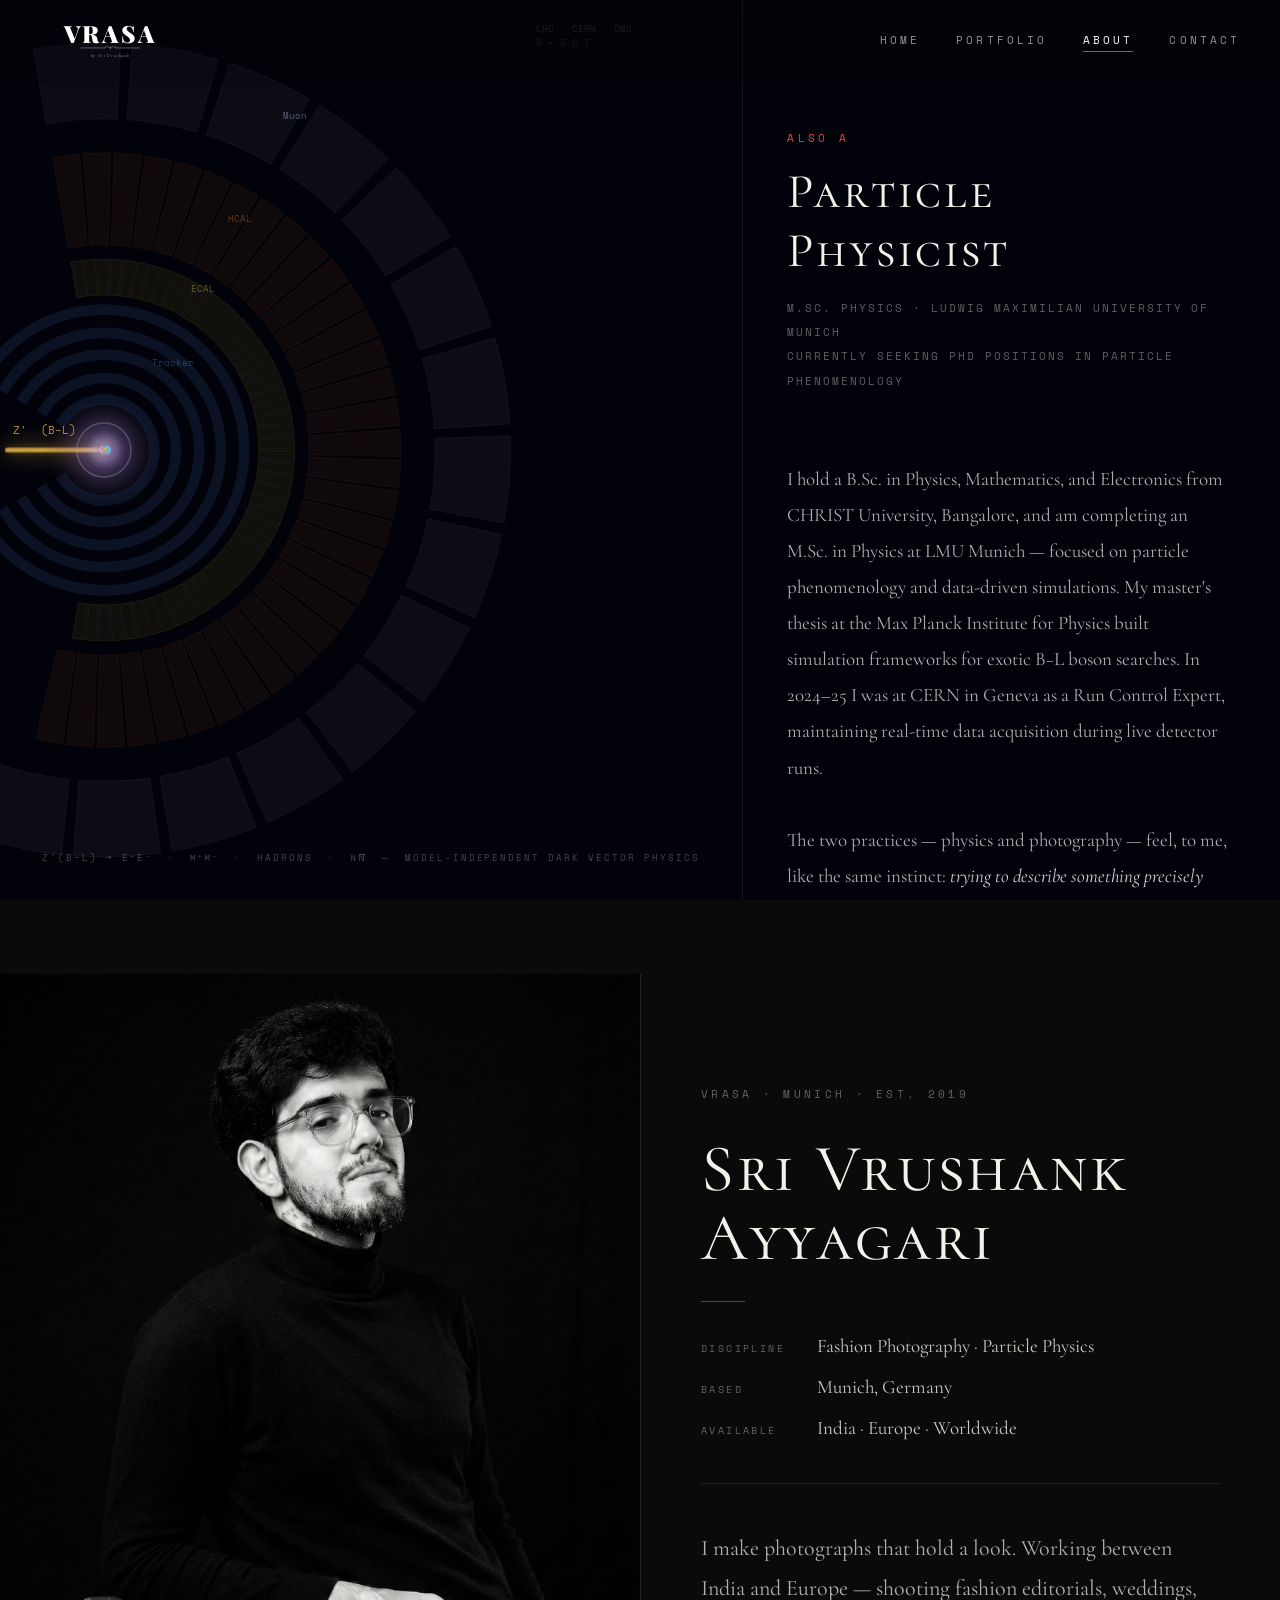
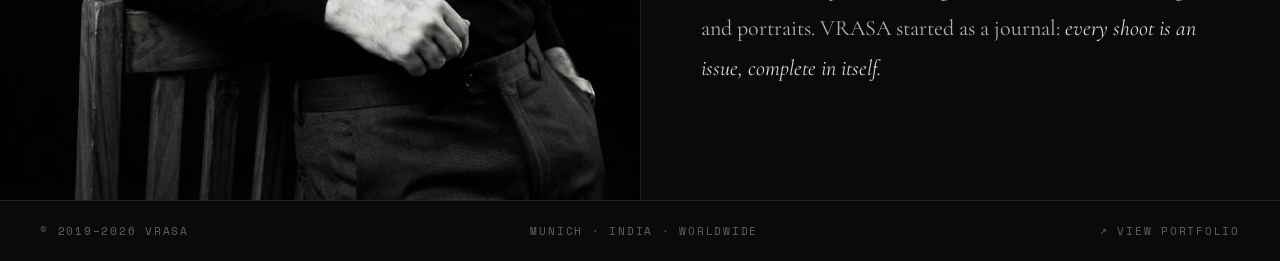
==== commit 77ab5c23: "Fix: back button fixed top-right on hero; Courtside location Munich" ====
--- a/about.html
+++ b/about.html
@@ -279,10 +279,6 @@
         <span class="fact__label">Available</span>
         <span class="fact__value">India · Europe · Worldwide</span>
       </div>
-      <div class="fact">
-        <span class="fact__label">Contact</span>
-        <span class="fact__value">vrasabysrivrushank@hotmail.com</span>
-      </div>
     </div>
     <p class="profile-bio">
       I make photographs that hold a look. Working between India and Europe —
